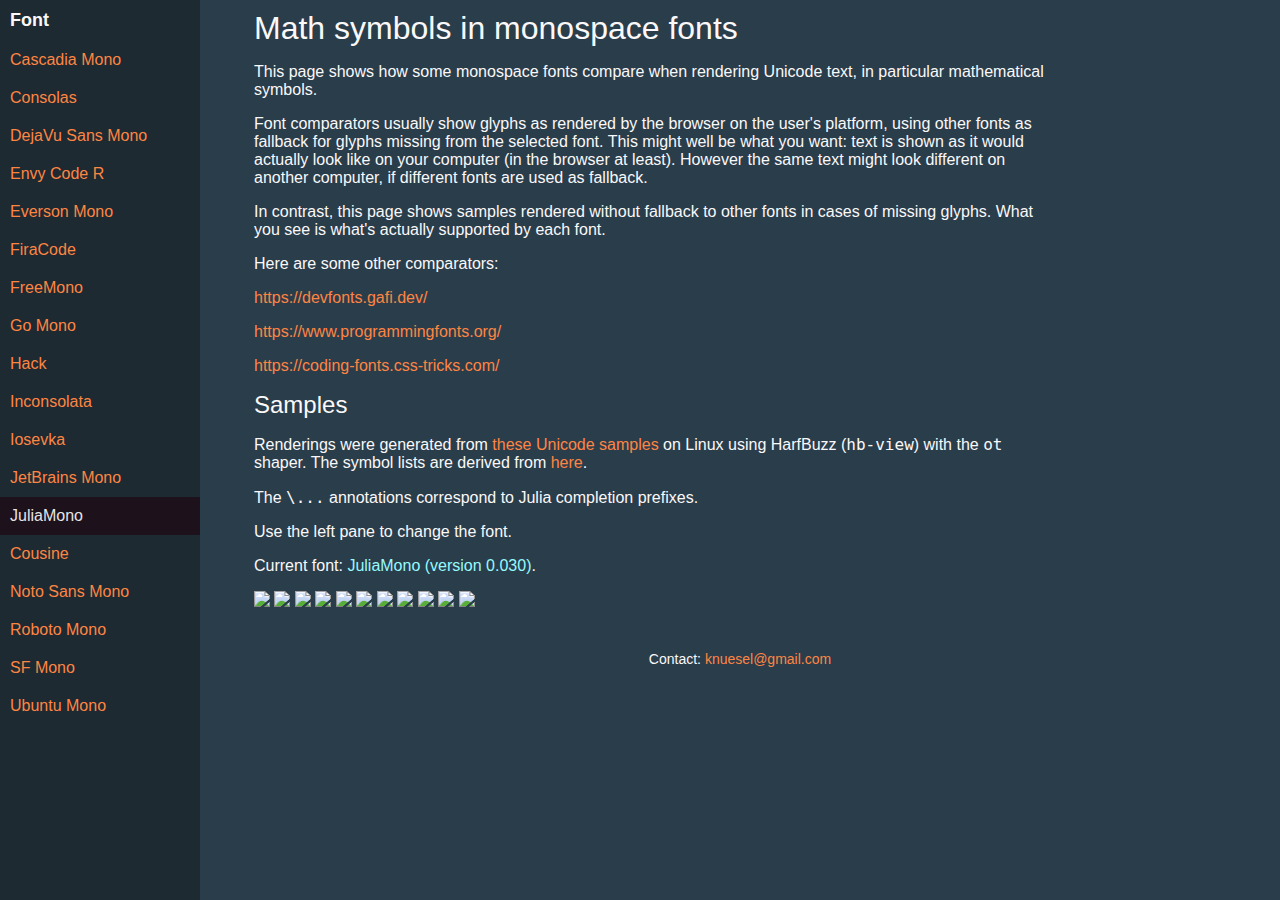
==== public/index.html @ 81948c98 "Content" ====
<!doctype html>
<html lang="en">
  <head>
    <meta charset="UTF-8">
    <meta name="viewport" content="width=device-width, initial-scale=1">
    <link rel="stylesheet" href="main.css">
    <script src="https://code.jquery.com/jquery-3.5.1.min.js"></script>
    <script type="text/javascript" src="font-data.js"></script>
    <script type="text/javascript" src="main.js"></script>
    <title>Monospace fonts for math</title>  
  </head>
  <body>
    <div class="sidenav">
      <div class="content">
        <h3>Font</h3>
        <a href="#Cascadia Mono">Cascadia Mono</a>
        <a href="#Consolas">Consolas</a>
        <a href="#DejaVu Sans Mono">DejaVu Sans Mono</a>
        <a href="#Envy Code R">Envy Code R</a>
        <a href="#Everson Mono">Everson Mono</a>
        <a href="#FiraCode">FiraCode</a>
        <a href="#FreeMono">FreeMono</a>
        <a href="#Go Mono">Go Mono</a>
        <a href="#Hack">Hack</a>
        <a href="#Inconsolata">Inconsolata</a>
        <a href="#Iosevka">Iosevka</a>
        <a href="#JetBrains Mono">JetBrains Mono</a>
        <a href="#JuliaMono">JuliaMono</a>
        <a href="#Cousine">Cousine</a>
        <a href="#Noto Sans Mono">Noto Sans Mono</a>
        <a href="#Roboto Mono">Roboto Mono</a>
        <a href="#SF Mono">SF Mono</a>
        <a href="#Ubuntu Mono">Ubuntu Mono</a>
      </div>
    </div>
    <div class="main">
      <div class="content">
        <h1>Math symbols in monospace fonts</h1>
        <p>
        This page shows how some monospace fonts compare when rendering Unicode
        text, in particular mathematical symbols.
        </p>
        <p>
        Font comparators usually show glyphs as rendered by the browser on the
        user's platform, using other fonts as fallback for glyphs missing from
        the selected font. This might well be what you want: text is shown as
        it would actually look like on your computer (in the browser at least).
        However the same text might look different on another computer, if
        different fonts are used as fallback.
        </p>
        <p>
        In contrast, this page shows samples rendered without fallback to other
        fonts in cases of missing glyphs. What you see is what's actually
        supported by each font.
        </p>
        <p>
        Here are some other comparators:
        </p>
        <p><a href="https://devfonts.gafi.dev/" class="showurl"></a></p>
        <p><a href="https://www.programmingfonts.org/" class="showurl"></a></p>
        <p><a href="https://coding-fonts.css-tricks.com/" class="showurl"></a></p>

        <h2>Samples</h2>
        <p>
        Renderings were generated from <a href="samples.jl">these Unicode
          samples</a> on Linux using HarfBuzz (<code>hb-view</code>) with the
        <code>ot</code> shaper. The symbol lists are derived from <a
          href="https://en.wikipedia.org/wiki/Mathematical_operators_and_symbols_in_Unicode">here</a>.
        </p>
        <p>
        The <code>\...</code> annotations correspond to Julia completion
        prefixes.
        </p>
        <p>Use the left pane to change the font.</p>
        <p>
        Current font: <span id="current_font"><span id="font_name"></span>
          (version <span id="font_version"></span>)</span>.
        </p>
        <img src="samples/14/Linux/ot/svg/JuliaMono/01.svg"/>
        <img src="samples/14/Linux/ot/svg/JuliaMono/02.svg"/>
        <img src="samples/14/Linux/ot/svg/JuliaMono/03.svg"/>
        <img src="samples/14/Linux/ot/svg/JuliaMono/04.svg"/>
        <img src="samples/14/Linux/ot/svg/JuliaMono/05.svg"/>
        <img src="samples/14/Linux/ot/svg/JuliaMono/06.svg"/>
        <img src="samples/14/Linux/ot/svg/JuliaMono/07.svg"/>
        <img src="samples/14/Linux/ot/svg/JuliaMono/08.svg"/>
        <img src="samples/14/Linux/ot/svg/JuliaMono/09.svg"/>
        <img src="samples/14/Linux/ot/svg/JuliaMono/10.svg"/>
        <img src="samples/14/Linux/ot/svg/JuliaMono/11.svg"/>
      </div>
      <p class="footer">Contact: <a href="mailto:knuesel@gmail.com">knuesel@gmail.com</a></p>
    </div>
  </body>
</html>
---- public/main.css ----
body {
  font-family: Verdana, sans-serif;
  margin: 0;
  color: #faf8f9;
  background: #2a3d4b;
}

h1, h2, h3 {
  font-weight: normal;
  margin: 0;
}

li {
  margin: 8px 0;
}

a {
  text-decoration: none;
  color: #ff8543;
}

a.showurl::after {
  content: attr(href);
}

span#current_font {
  color: #96fafd;
}

p.footer {
  text-align: center;
  font-size: 14px;
  margin-top: 30px;
}

.sidenav {
  width: 200px;
  position: fixed;
  z-index: 1;
  left: 0;
  top: 0;
  bottom: 0;
  background: #1d2a31;
  overflow-x: hidden;
}

.sidenav .content {
  padding: 0px;
}

.sidenav h2 {
  padding: 20 px;
}

.sidenav h3 {
  padding: 10px;
  font-size: 18px;
  font-weight: bold;
}

.sidenav a {
  padding: 10px;
  font-size: 16px;
  display: block;
}

.sidenav a.active {
  background-color: #1d111c;
  color: #e6e4e5;
}

.sidenav a:hover {
  color: #faf8f9;
}

body {
  overflow-x: hidden;
}

.main {
  margin-left: 200px;
  font-size: 16px;
  overflow-x: auto;
}

.main .content {
  max-width: 800px;
  padding: 10px min(60px,5%);
}

@media screen and (max-width: 639px) {
  .sidenav {
    width: auto;
    left: 0;
    right: 0;
    top: 0;
    bottom: auto;
    overflow-x: auto;
    white-space: nowrap;
  }
  .sidenav .content h3 {
    display: inline-block;
  }
  .sidenav a {
    display: inline-block;
    padding: 15px 10px;
  }
  .main {
    margin-left: 0;
    margin-top: 50px;
    font-size: 14px;
  }
  .sidenav h3 {
    font-size: 16px;
  }
  .sidenav a {
    font-size: 14px;
  }
  p.footer {
    font-size: 12px;
    margin-top: 20px;
  }
}
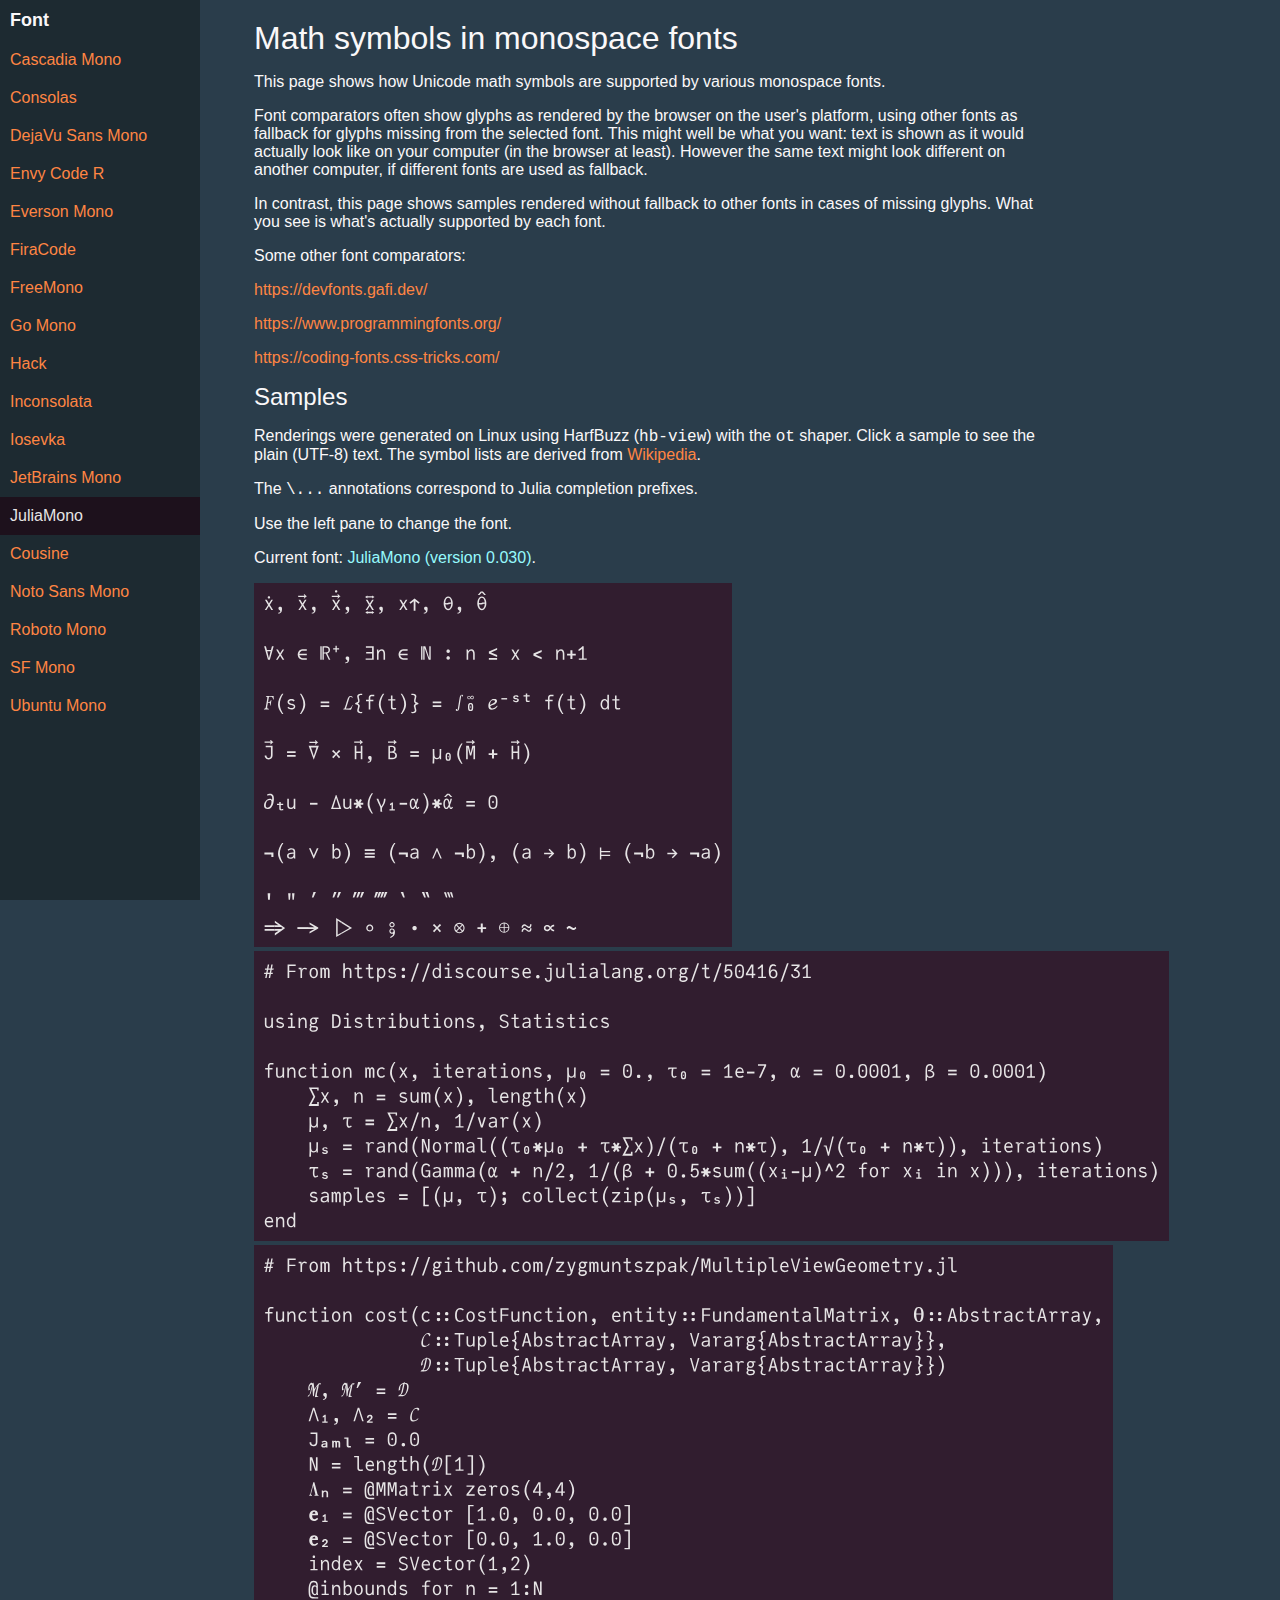
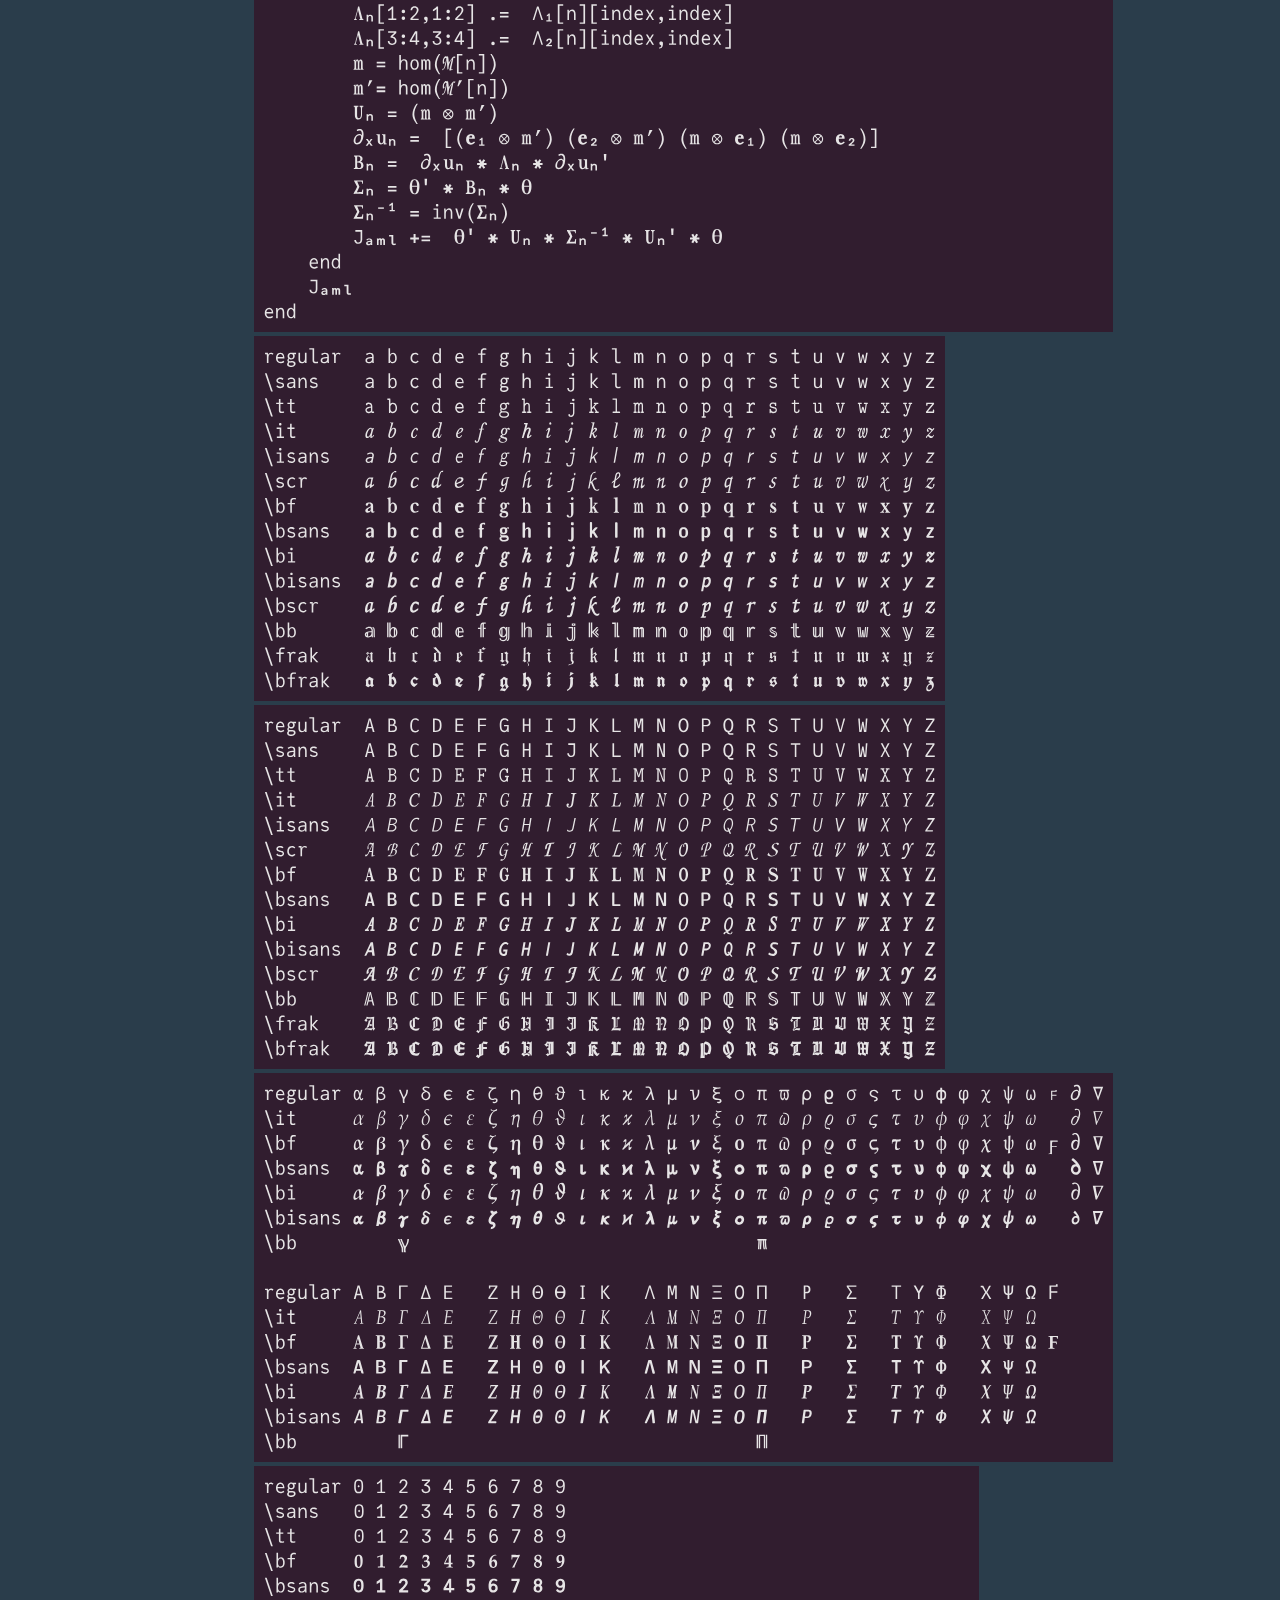
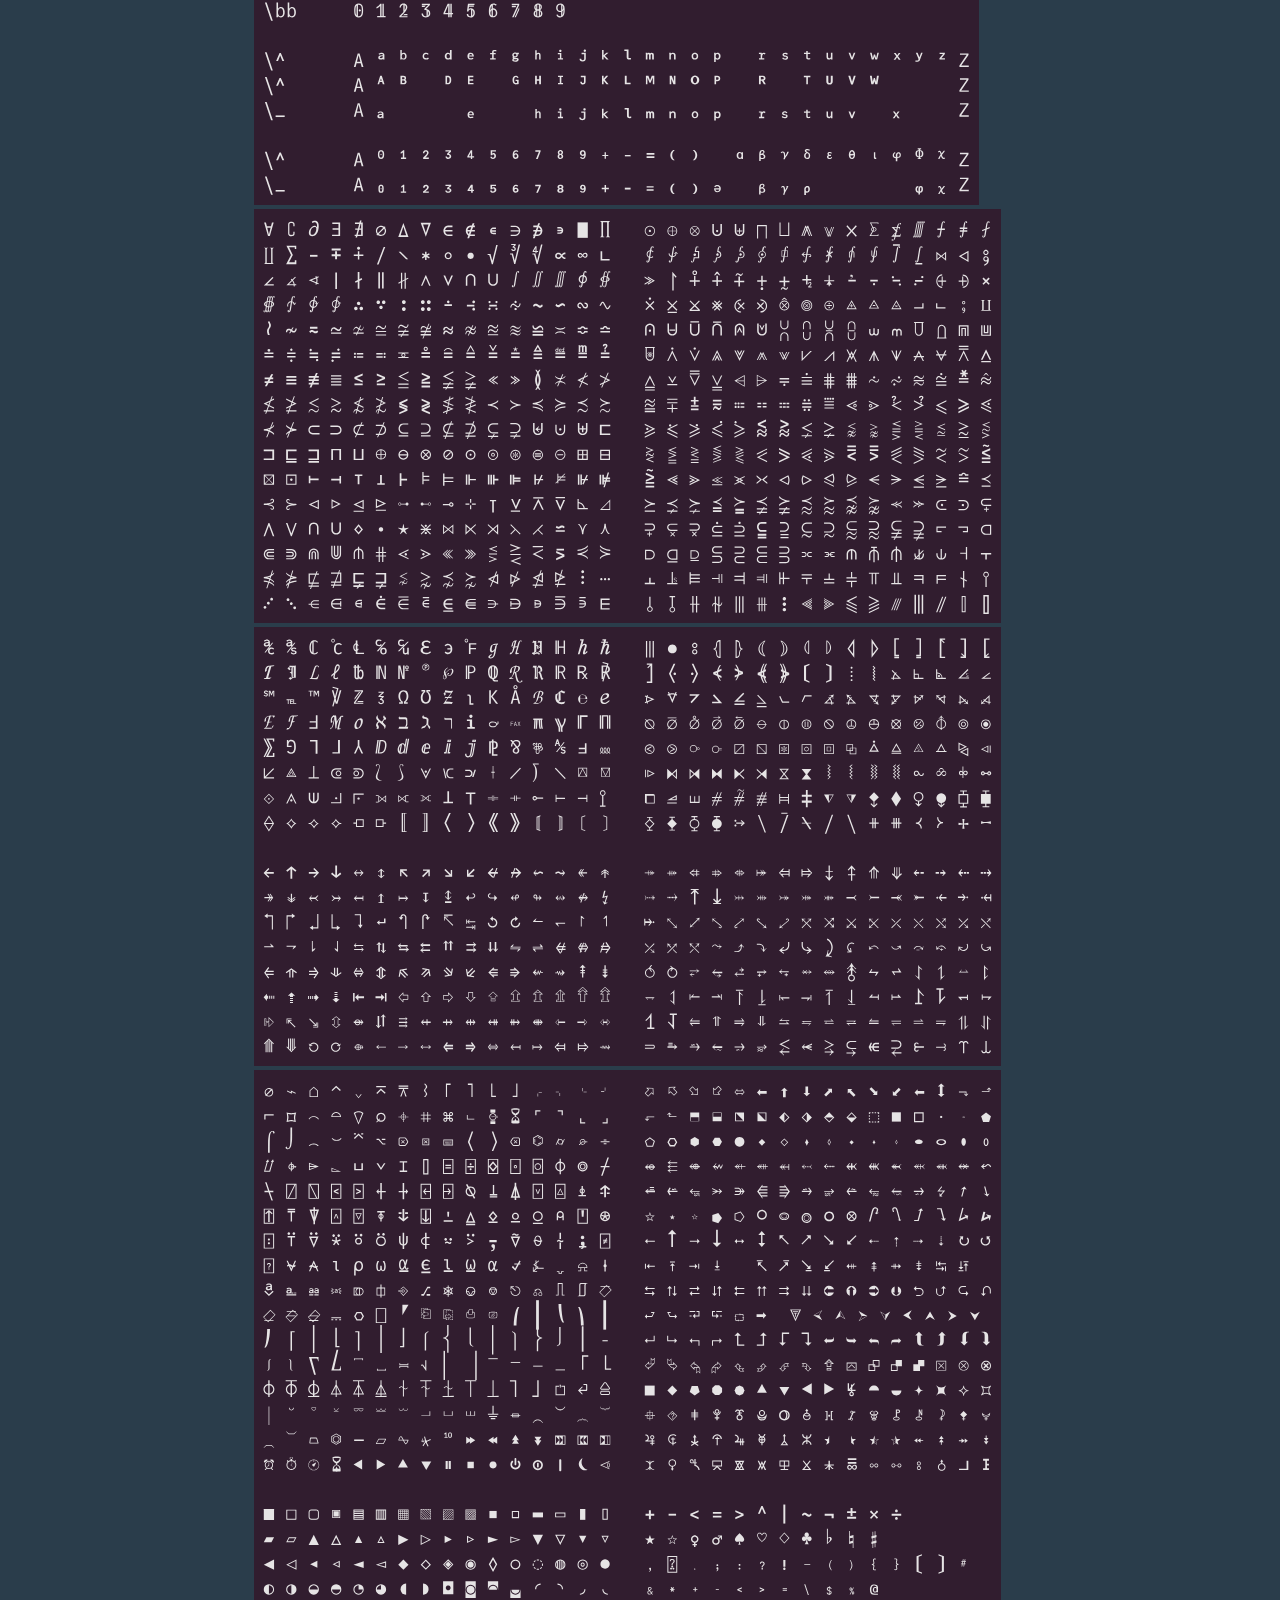
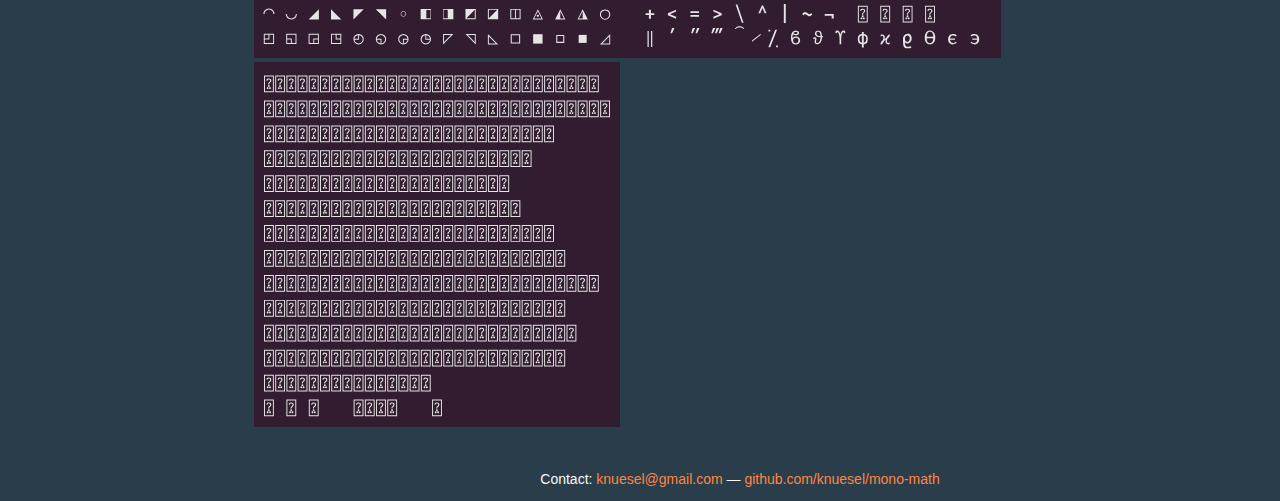
==== commit 98b06909: "Small rewording" ====
--- a/public/index.html
+++ b/public/index.html
@@ -37,11 +37,11 @@
       <div class="content">
         <h1>Math symbols in monospace fonts</h1>
         <p>
-        This page shows how some monospace fonts compare when rendering Unicode
-        text, in particular mathematical symbols.
+        This page shows how Unicode math symbols are supported by various
+        monospace fonts.
         </p>
         <p>
-        Font comparators usually show glyphs as rendered by the browser on the
+        Font comparators often show glyphs as rendered by the browser on the
         user's platform, using other fonts as fallback for glyphs missing from
         the selected font. This might well be what you want: text is shown as
         it would actually look like on your computer (in the browser at least).
@@ -54,7 +54,7 @@
         supported by each font.
         </p>
         <p>
-        Here are some other comparators:
+        Some other font comparators:
         </p>
         <p><a href="https://devfonts.gafi.dev/" class="showurl"></a></p>
         <p><a href="https://www.programmingfonts.org/" class="showurl"></a></p>
@@ -62,10 +62,10 @@
 
         <h2>Samples</h2>
         <p>
-        Renderings were generated from <a href="samples.jl">these Unicode
-          samples</a> on Linux using HarfBuzz (<code>hb-view</code>) with the
-        <code>ot</code> shaper. The symbol lists are derived from <a
-          href="https://en.wikipedia.org/wiki/Mathematical_operators_and_symbols_in_Unicode">here</a>.
+        Renderings were generated on Linux using HarfBuzz
+        (<code>hb-view</code>) with the <code>ot</code> shaper. Click a sample
+        to see the plain (UTF-8) text. The symbol lists are derived from <a
+          href="https://en.wikipedia.org/wiki/Mathematical_operators_and_symbols_in_Unicode">Wikipedia</a>.
         </p>
         <p>
         The <code>\...</code> annotations correspond to Julia completion
@@ -76,19 +76,22 @@
         Current font: <span id="current_font"><span id="font_name"></span>
           (version <span id="font_version"></span>)</span>.
         </p>
-        <img src="samples/14/Linux/ot/svg/JuliaMono/01.svg"/>
-        <img src="samples/14/Linux/ot/svg/JuliaMono/02.svg"/>
-        <img src="samples/14/Linux/ot/svg/JuliaMono/03.svg"/>
-        <img src="samples/14/Linux/ot/svg/JuliaMono/04.svg"/>
-        <img src="samples/14/Linux/ot/svg/JuliaMono/05.svg"/>
-        <img src="samples/14/Linux/ot/svg/JuliaMono/06.svg"/>
-        <img src="samples/14/Linux/ot/svg/JuliaMono/07.svg"/>
-        <img src="samples/14/Linux/ot/svg/JuliaMono/08.svg"/>
-        <img src="samples/14/Linux/ot/svg/JuliaMono/09.svg"/>
-        <img src="samples/14/Linux/ot/svg/JuliaMono/10.svg"/>
-        <img src="samples/14/Linux/ot/svg/JuliaMono/11.svg"/>
+        <a href="samples/01.txt"><img title="Various math formulas, primes and common Julia operators" alt="Various math formulas, primes and common Julia operators" src="samples/14/Linux/ot/svg/JuliaMono/01.svg"/></a>
+        <a href="samples/02.txt"><img title="Julia code for a Gibbs sampler" alt="Julia code for a Gibbs sampler" src="samples/14/Linux/ot/svg/JuliaMono/02.svg"/></a>
+        <a href="samples/03.txt"><img title="Julia code making heavy use of Unicode characters" alt="Julia code making heavy use of Unicode characters" src="samples/14/Linux/ot/svg/JuliaMono/03.svg"/></a>
+        <a href="samples/04.txt"><img title="Lowercase letters" alt="Lowercase letters" src="samples/14/Linux/ot/svg/JuliaMono/04.svg"/></a>
+        <a href="samples/05.txt"><img title="Uppercase letters" alt="Uppercase letters" src="samples/14/Linux/ot/svg/JuliaMono/05.svg"/></a>
+        <a href="samples/06.txt"><img title="Greek letters" alt="Greek letters" src="samples/14/Linux/ot/svg/JuliaMono/06.svg"/></a>
+        <a href="samples/07.txt"><img title="Digits, superscripts and subscripts" alt="Digits, superscripts and subscripts" src="samples/14/Linux/ot/svg/JuliaMono/07.svg"/></a>
+        <a href="samples/08.txt"><img title="Operators" alt="Operators" src="samples/14/Linux/ot/svg/JuliaMono/08.svg"/></a>
+        <a href="samples/09.txt"><img title="Letterlike and miscellanous symbols, arrows" alt="Letterlike and miscellanous symbols, arrows" src="samples/14/Linux/ot/svg/JuliaMono/09.svg"/></a>
+        <a href="samples/10.txt"><img title="Miscellanous technical symbols, miscellanous symbols and arrows, geometric shapes, other symbols" alt="Miscellanous technical symbols, miscellanous symbols and arrows, geometric shapes, other symbols" src="samples/14/Linux/ot/svg/JuliaMono/10.svg"/></a>
+        <a href="samples/11.txt"><img title="Arabic mathematical symbols" alt="Arabic mathematical symbols" src="samples/14/Linux/ot/svg/JuliaMono/11.svg"/></a>
       </div>
-      <p class="footer">Contact: <a href="mailto:knuesel@gmail.com">knuesel@gmail.com</a></p>
+      <p class="footer">
+      Contact: <a href="mailto:knuesel@gmail.com">knuesel@gmail.com</a> —
+      <a href="https://github.com/knuesel/mono-math/">github.com/knuesel/mono-math</a>
+      </p>
     </div>
   </body>
 </html>
--- a/public/main.css
+++ b/public/main.css
@@ -78,6 +78,7 @@
 }
 
 .main {
+  margin-top: 10px;
   margin-left: 200px;
   font-size: 16px;
   overflow-x: auto;
@@ -107,7 +108,7 @@
   }
   .main {
     margin-left: 0;
-    margin-top: 50px;
+    margin-top: 55px;
     font-size: 14px;
   }
   .sidenav h3 {
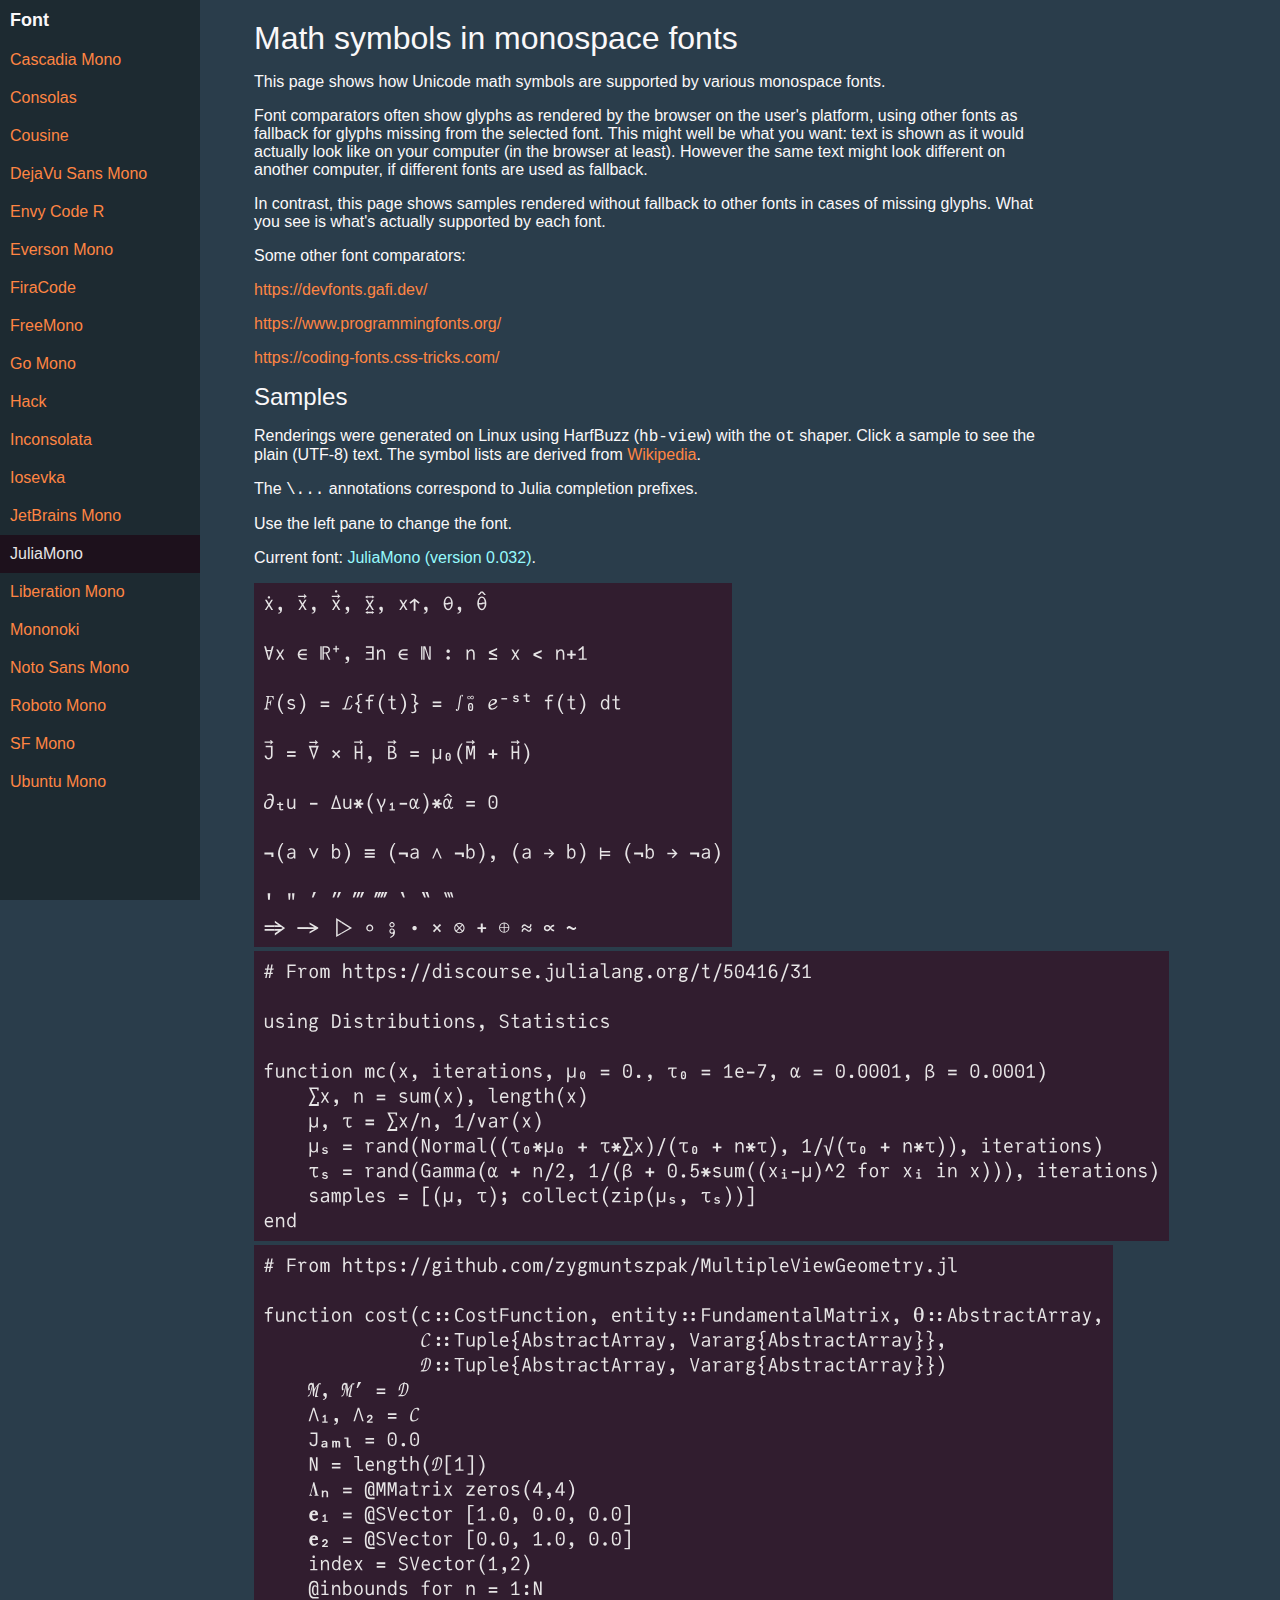
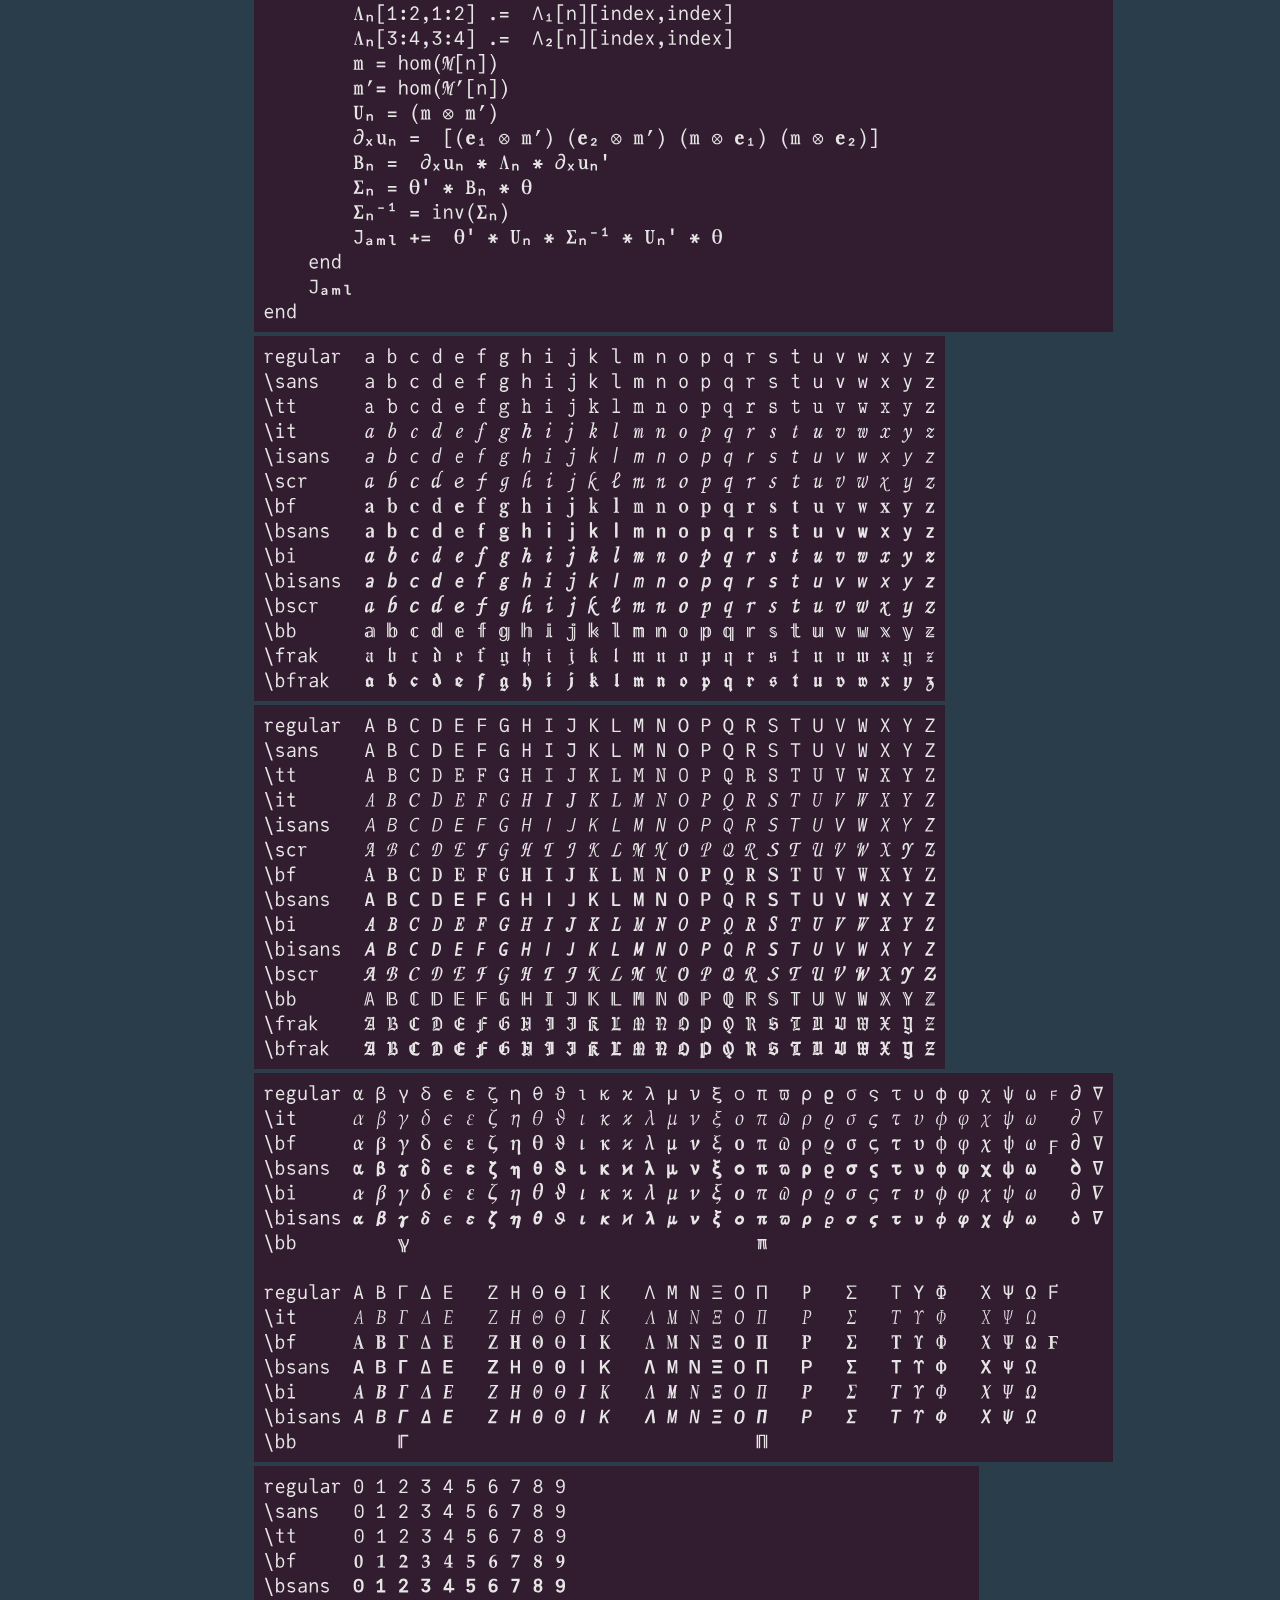
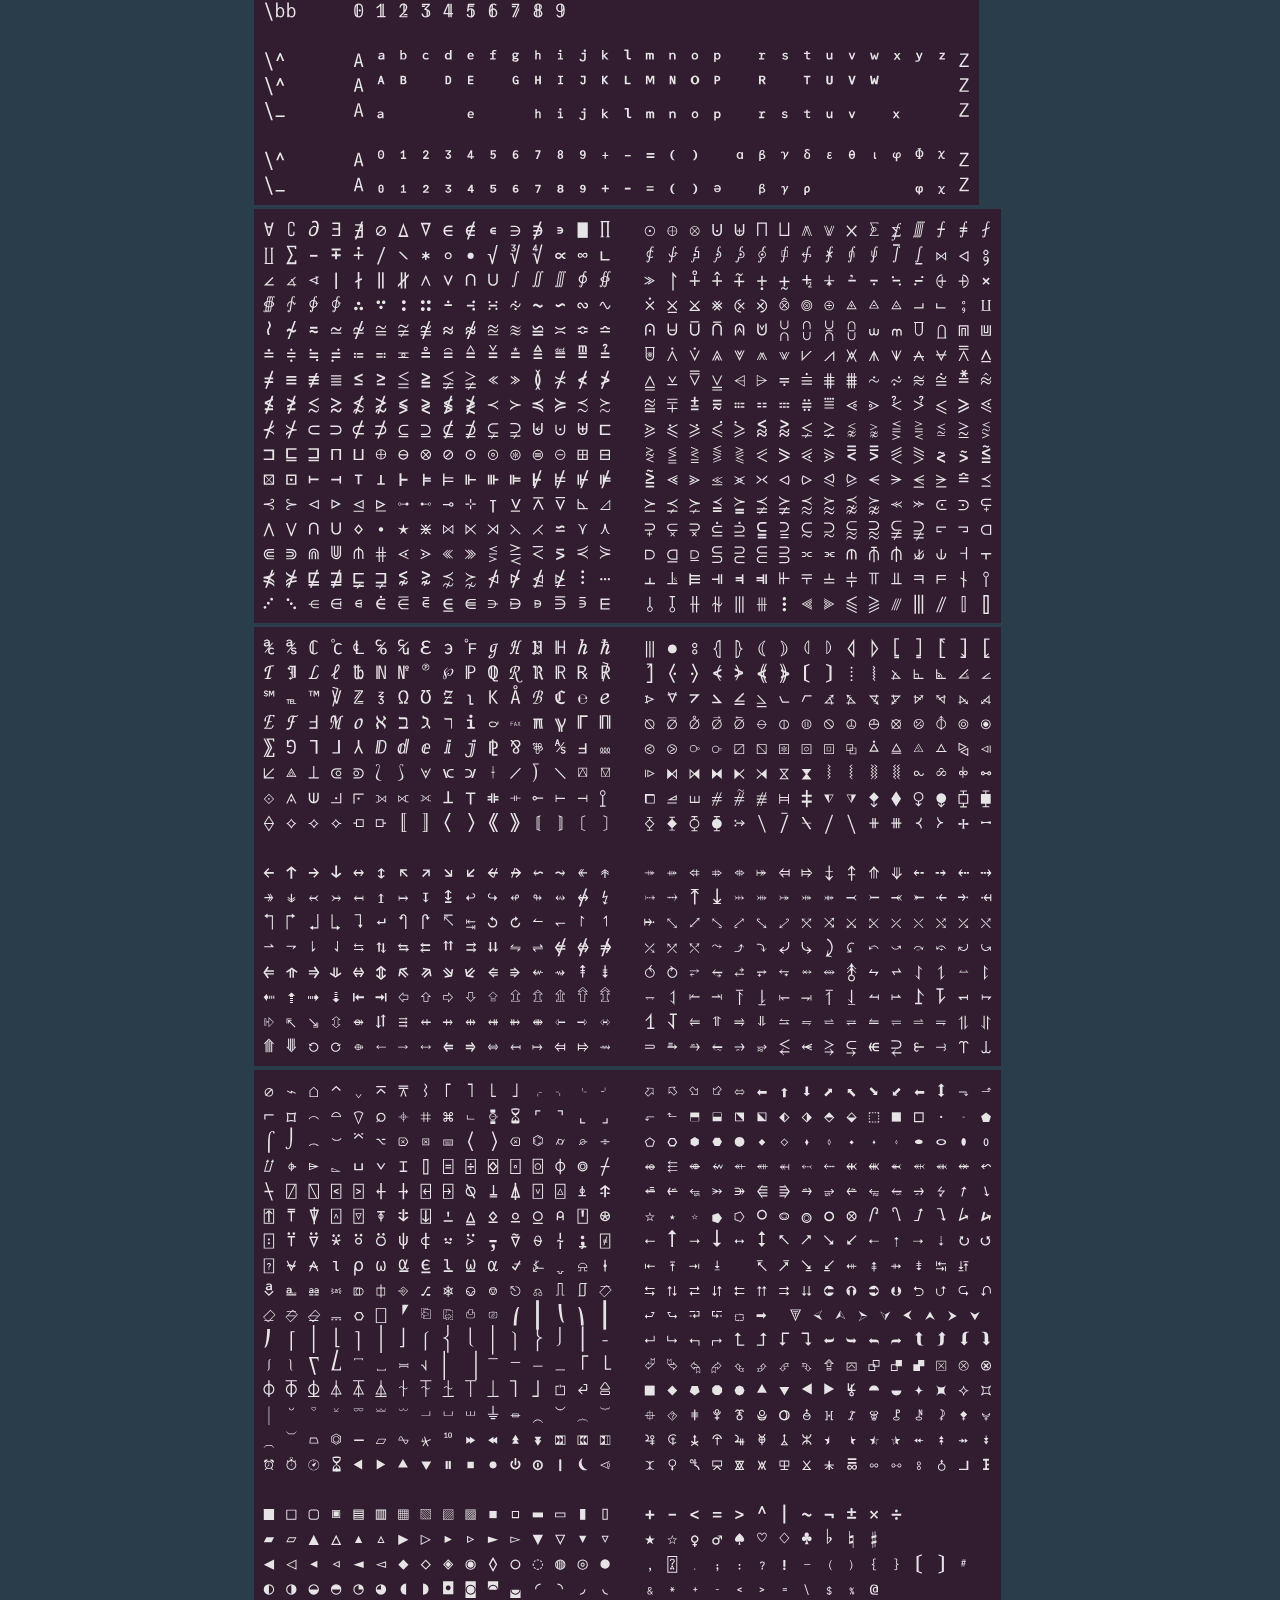
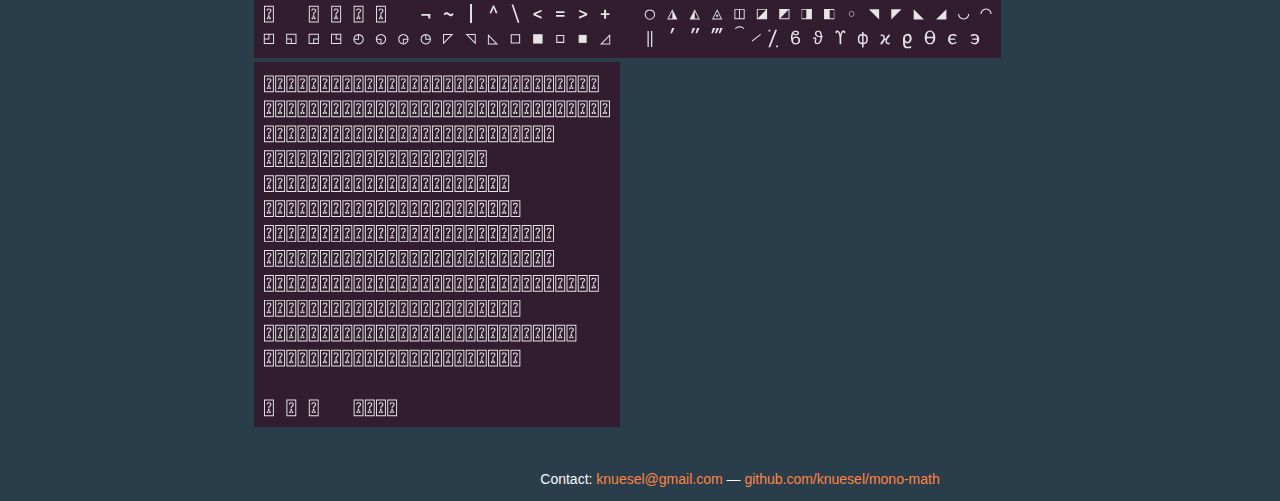
==== commit c09e6a23: "Add Liberation Mono" ====
--- a/public/index.html
+++ b/public/index.html
@@ -15,6 +15,7 @@
         <h3>Font</h3>
         <a href="#Cascadia Mono">Cascadia Mono</a>
         <a href="#Consolas">Consolas</a>
+        <a href="#Cousine">Cousine</a>
         <a href="#DejaVu Sans Mono">DejaVu Sans Mono</a>
         <a href="#Envy Code R">Envy Code R</a>
         <a href="#Everson Mono">Everson Mono</a>
@@ -26,7 +27,8 @@
         <a href="#Iosevka">Iosevka</a>
         <a href="#JetBrains Mono">JetBrains Mono</a>
         <a href="#JuliaMono">JuliaMono</a>
-        <a href="#Cousine">Cousine</a>
+        <a href="#Liberation Mono">Liberation Mono</a>
+        <a href="#Mononoki">Mononoki</a>
         <a href="#Noto Sans Mono">Noto Sans Mono</a>
         <a href="#Roboto Mono">Roboto Mono</a>
         <a href="#SF Mono">SF Mono</a>
--- a/public/main.css
+++ b/public/main.css
@@ -1,5 +1,5 @@
 body {
-  font-family: Verdana, sans-serif;
+  font-family: BlinkMacSystemFont,-apple-system,"Segoe UI","Roboto","Oxygen","Ubuntu","Cantarell","Fira Sans","Droid Sans","Helvetica Neue",sans-serif;
   margin: 0;
   color: #faf8f9;
   background: #2a3d4b;
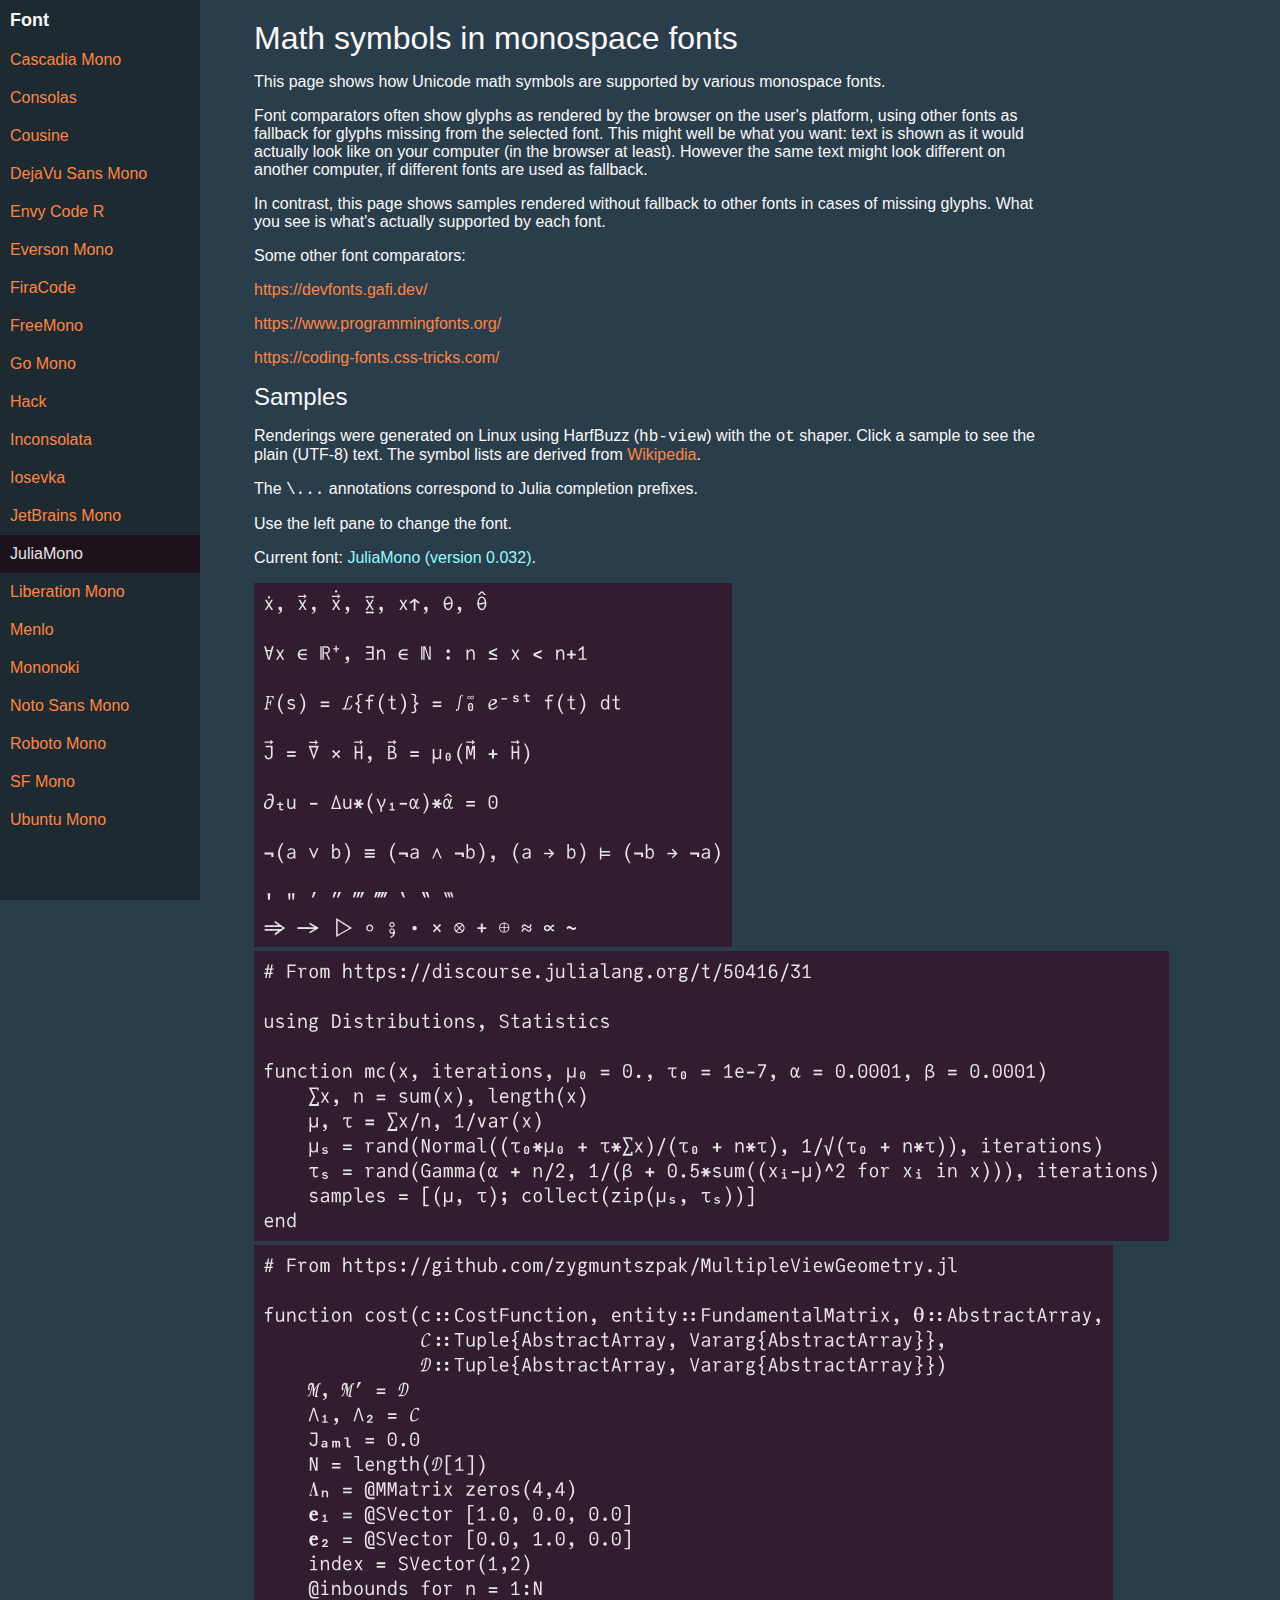
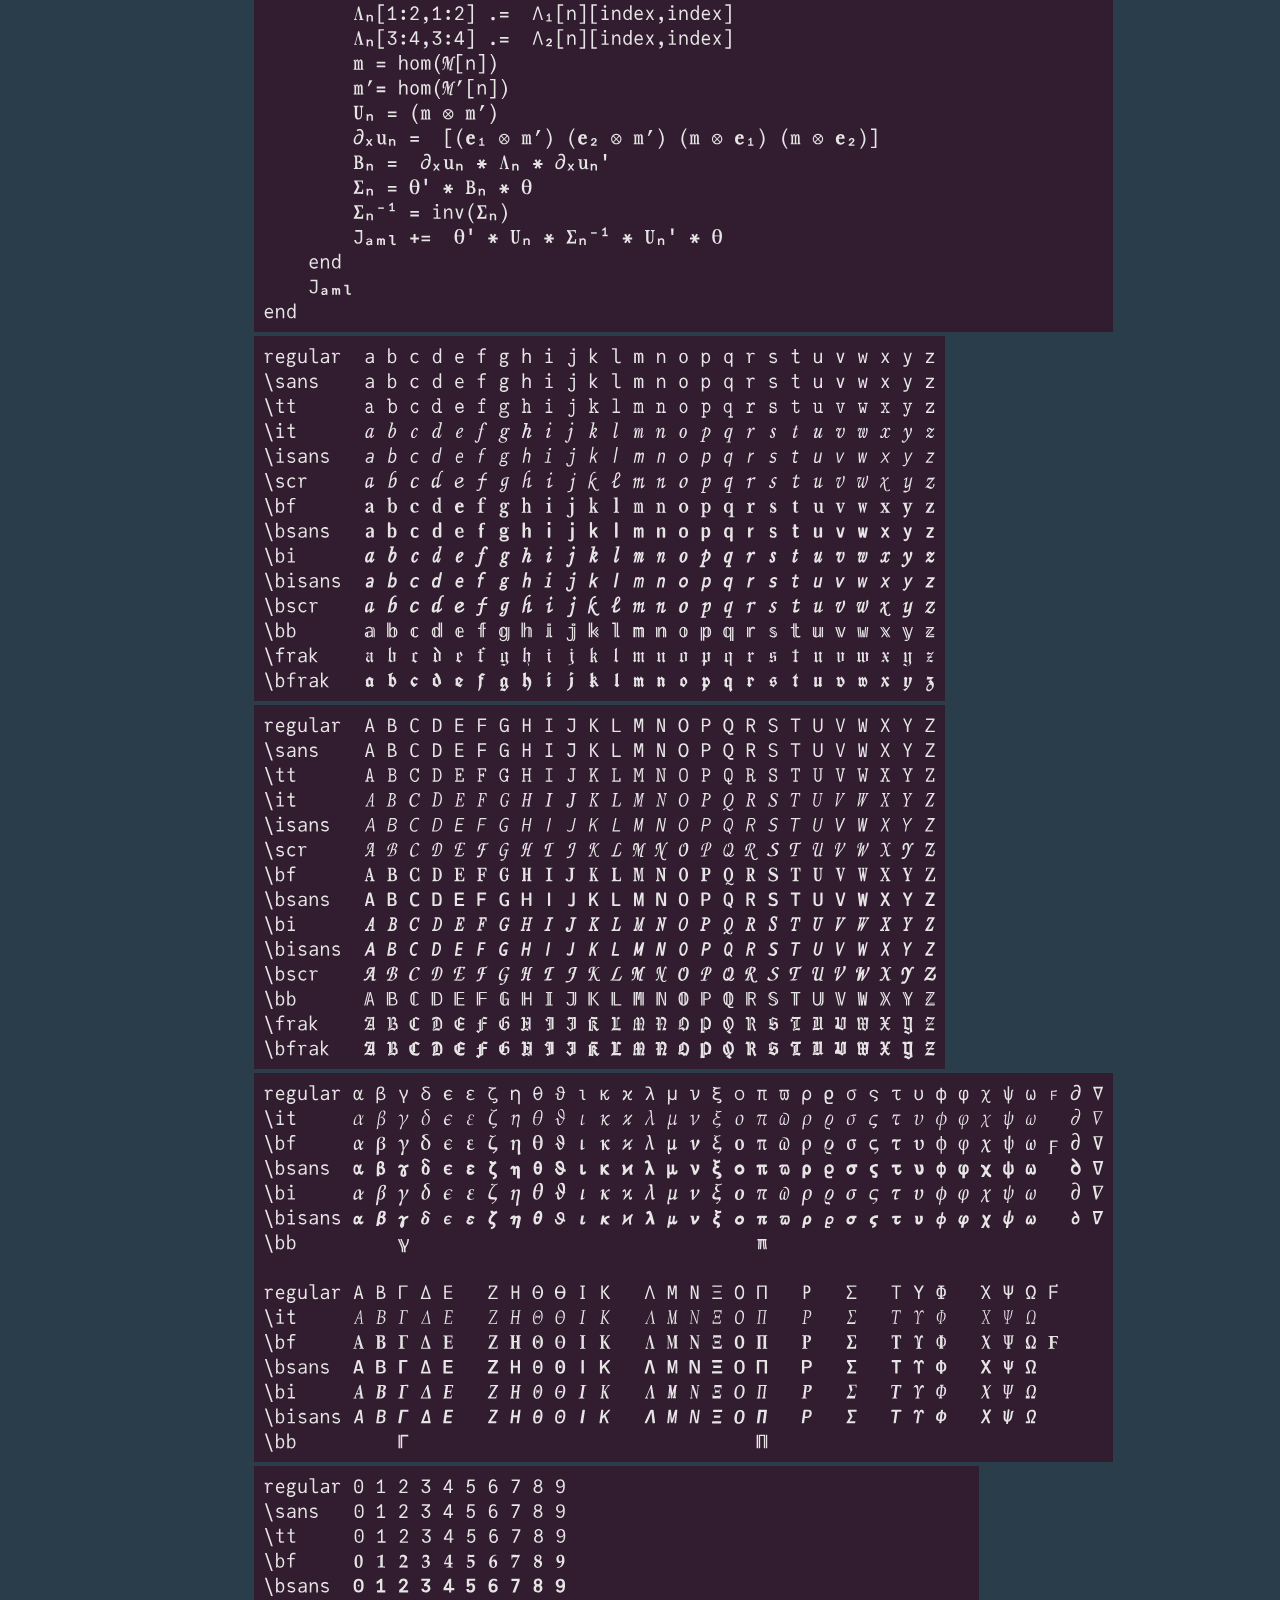
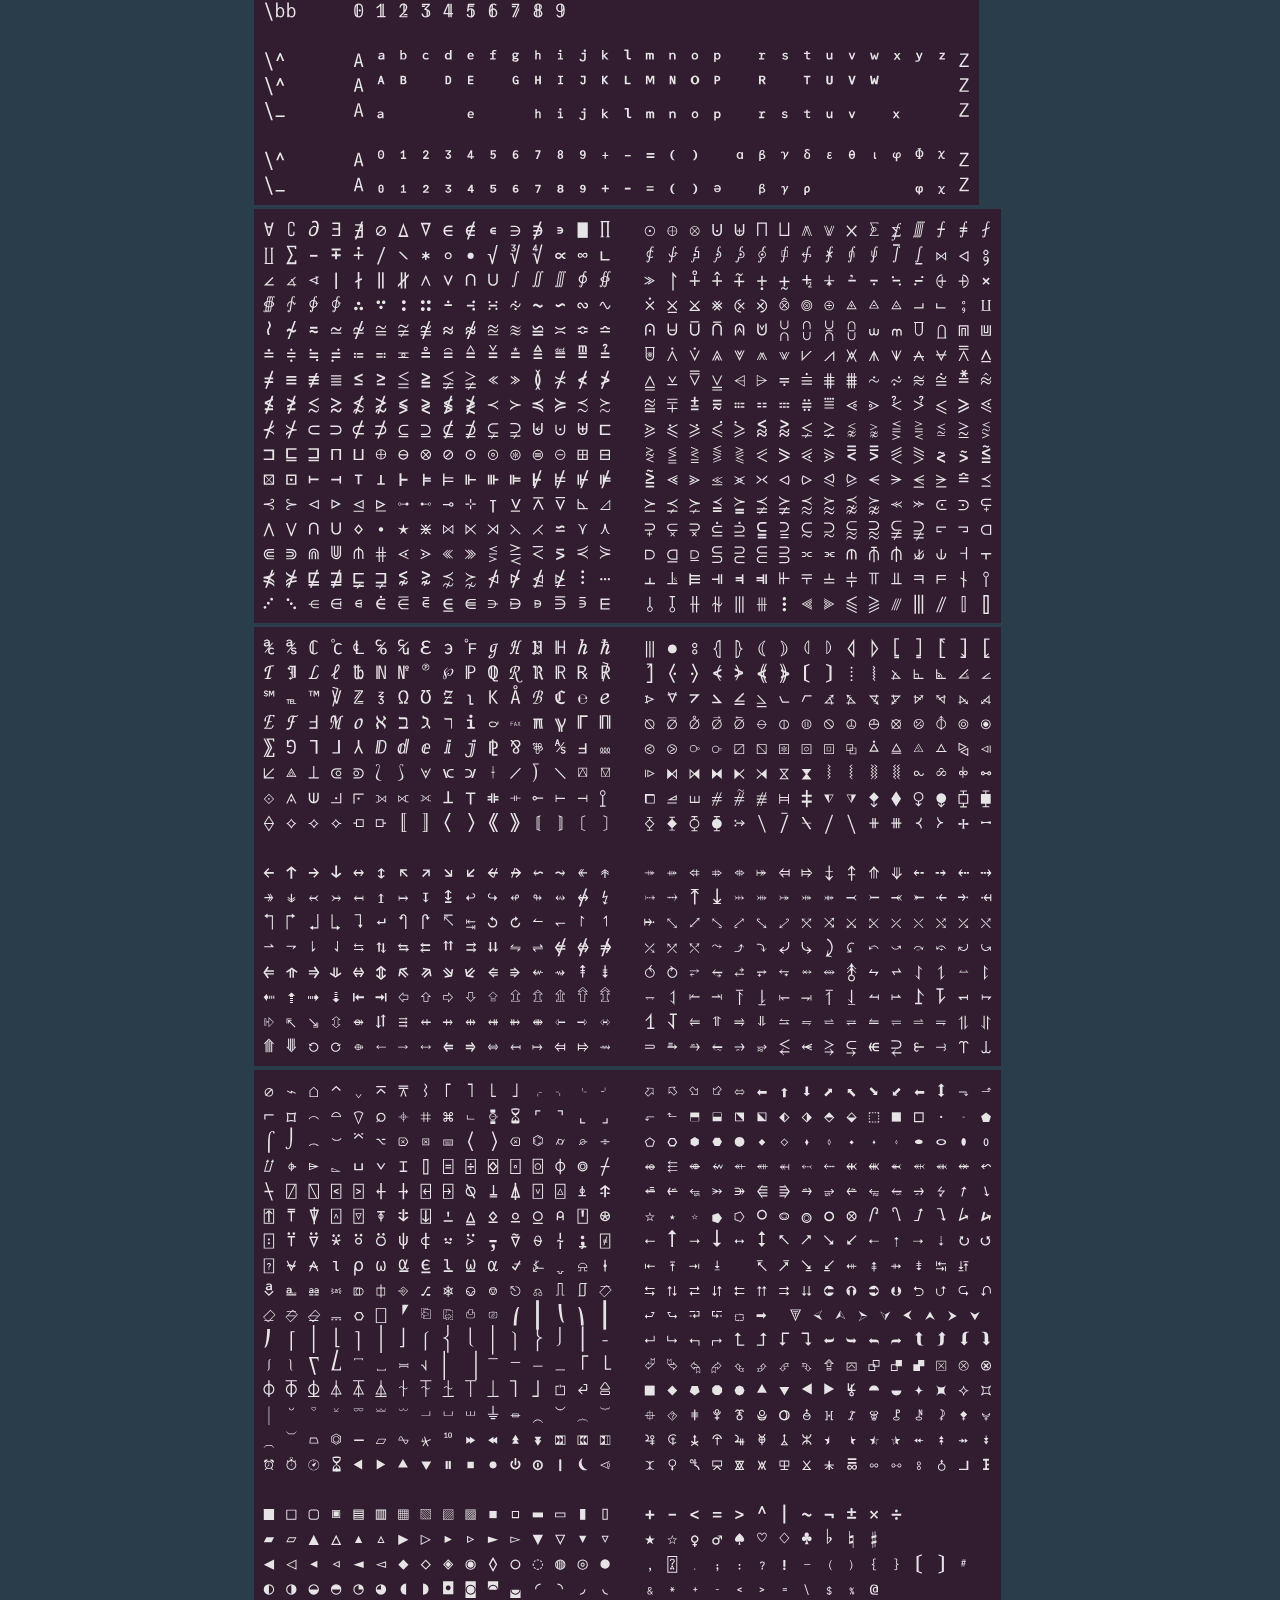
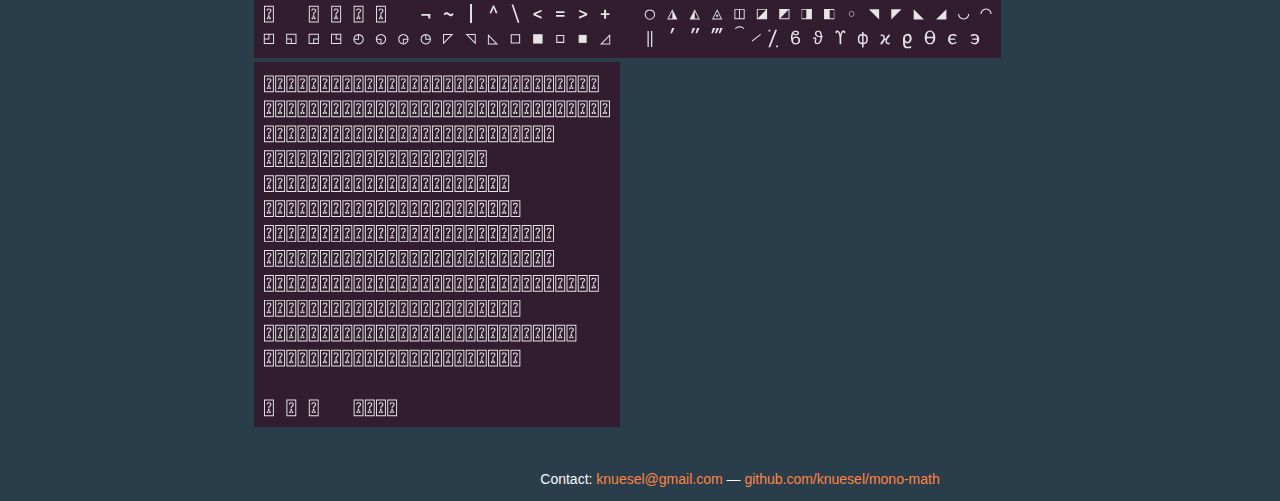
==== commit 673441fb: "Add Menlo" ====
--- a/public/index.html
+++ b/public/index.html
@@ -28,6 +28,7 @@
         <a href="#JetBrains Mono">JetBrains Mono</a>
         <a href="#JuliaMono">JuliaMono</a>
         <a href="#Liberation Mono">Liberation Mono</a>
+        <a href="#Menlo">Menlo</a>
         <a href="#Mononoki">Mononoki</a>
         <a href="#Noto Sans Mono">Noto Sans Mono</a>
         <a href="#Roboto Mono">Roboto Mono</a>
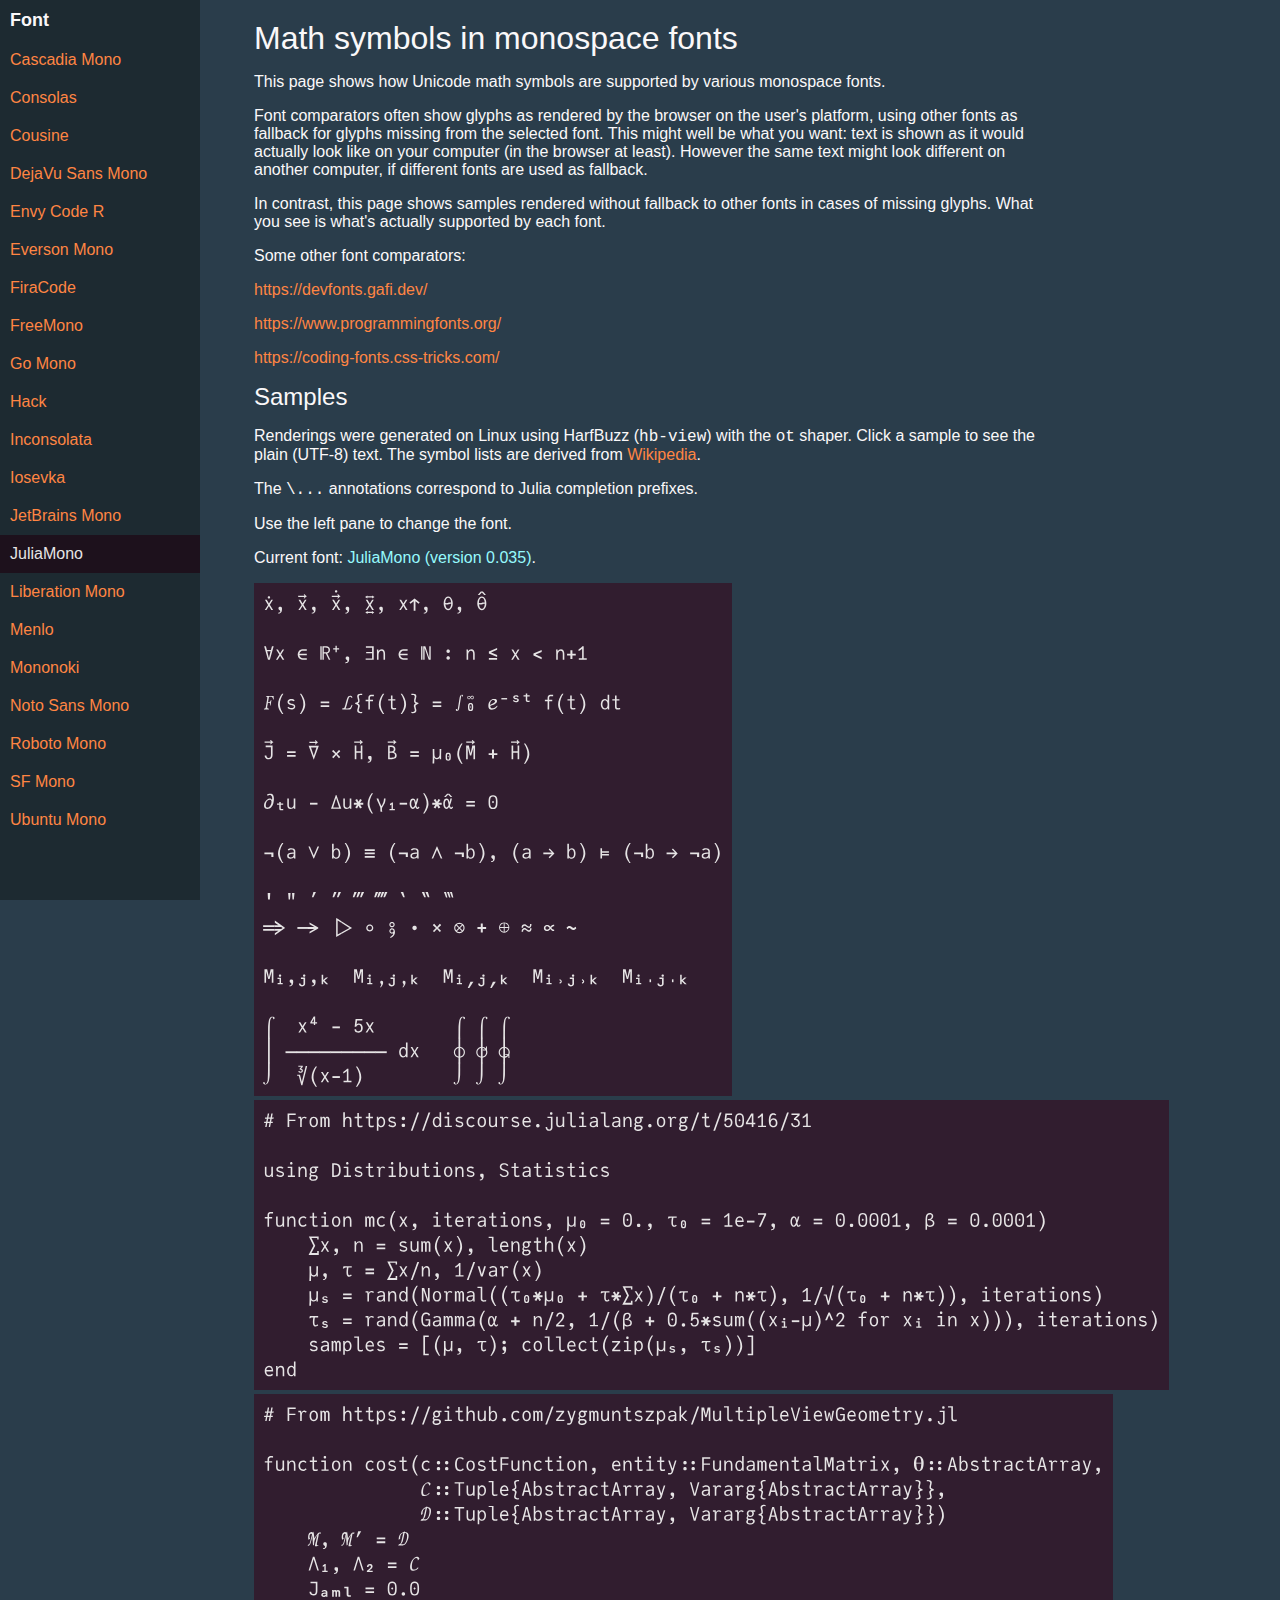
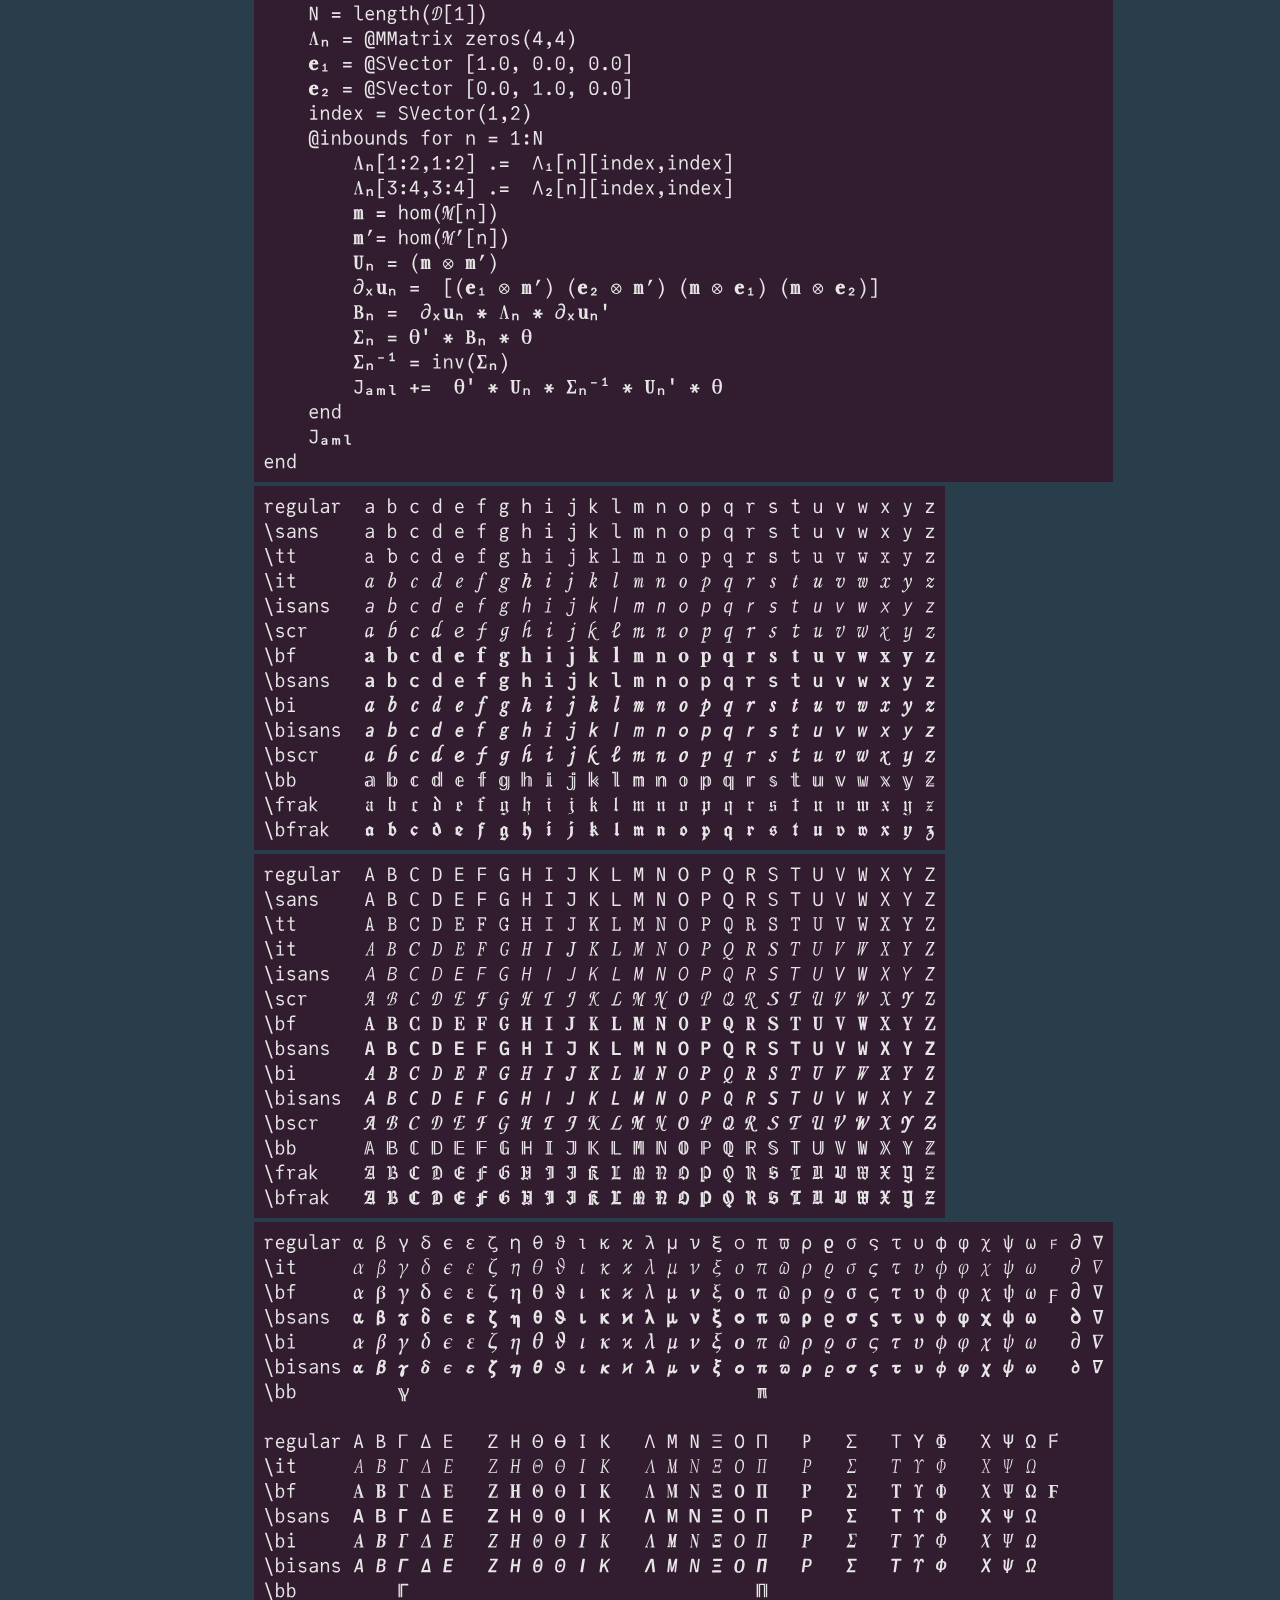
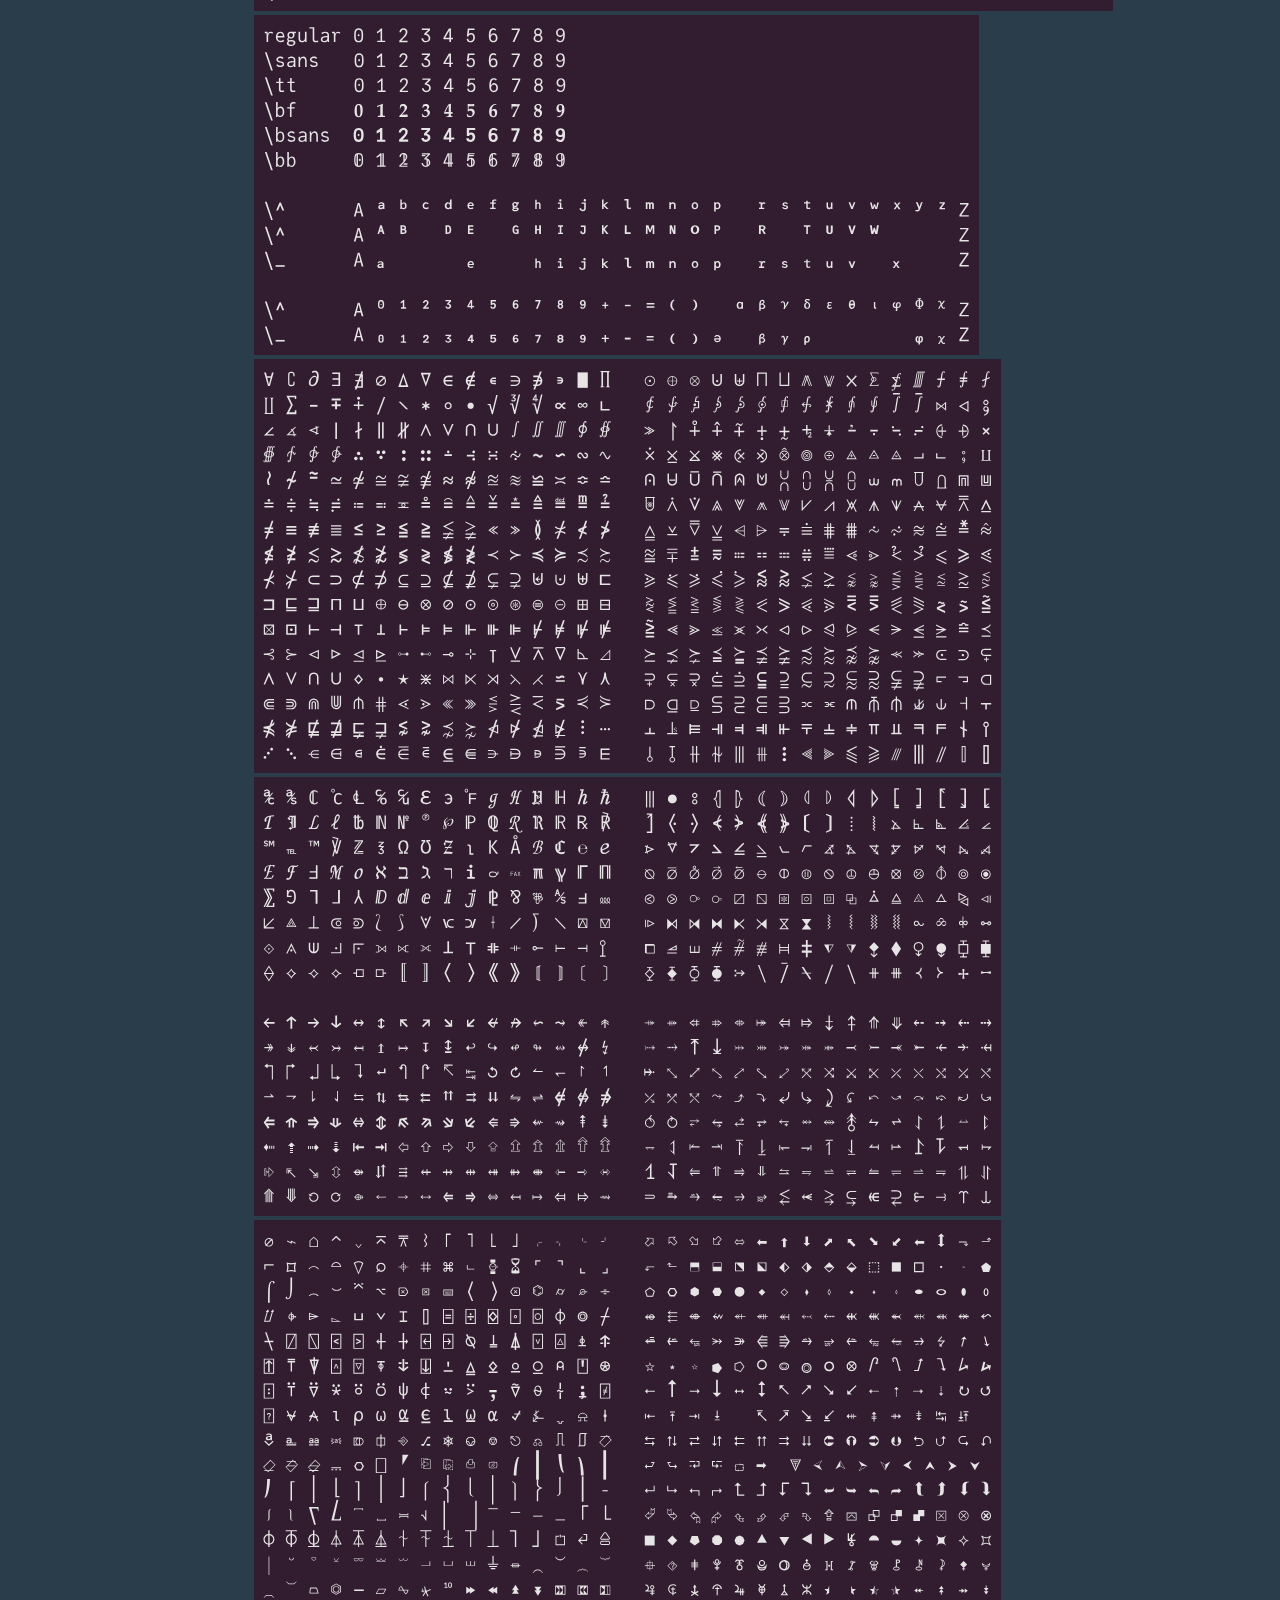
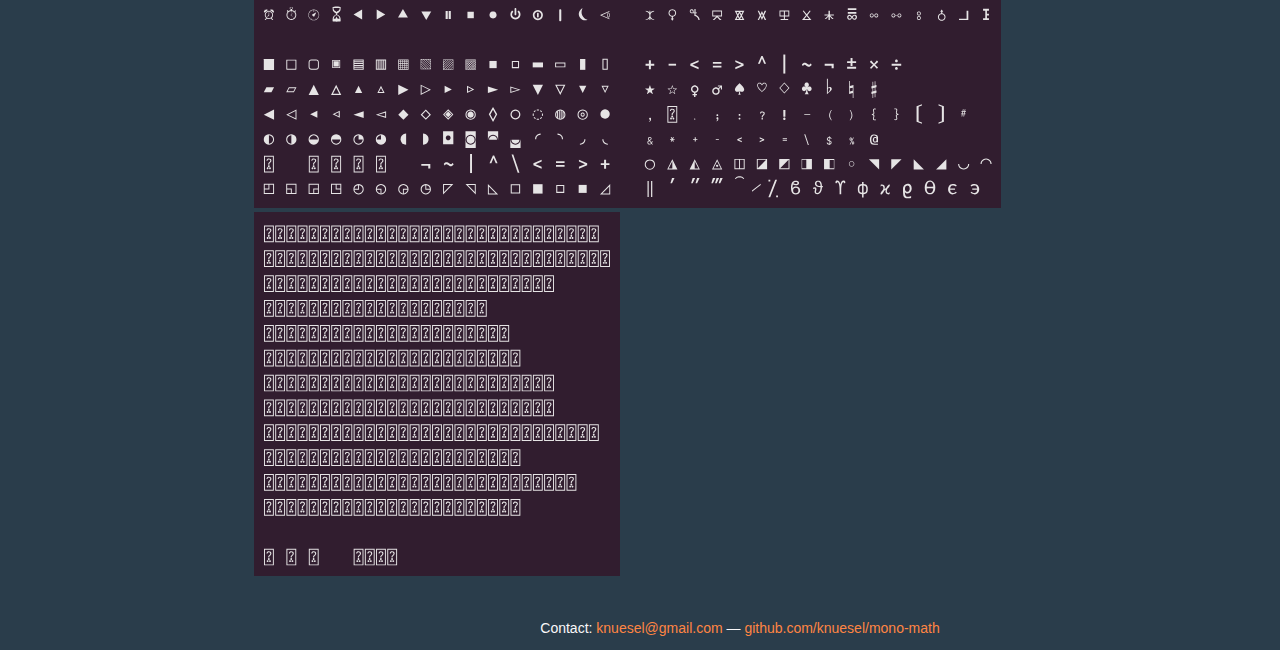
==== commit 6e2ba519: "JuliaMono 0.035" ====
--- a/public/index.html
+++ b/public/index.html
@@ -98,4 +98,3 @@
     </div>
   </body>
 </html>
-
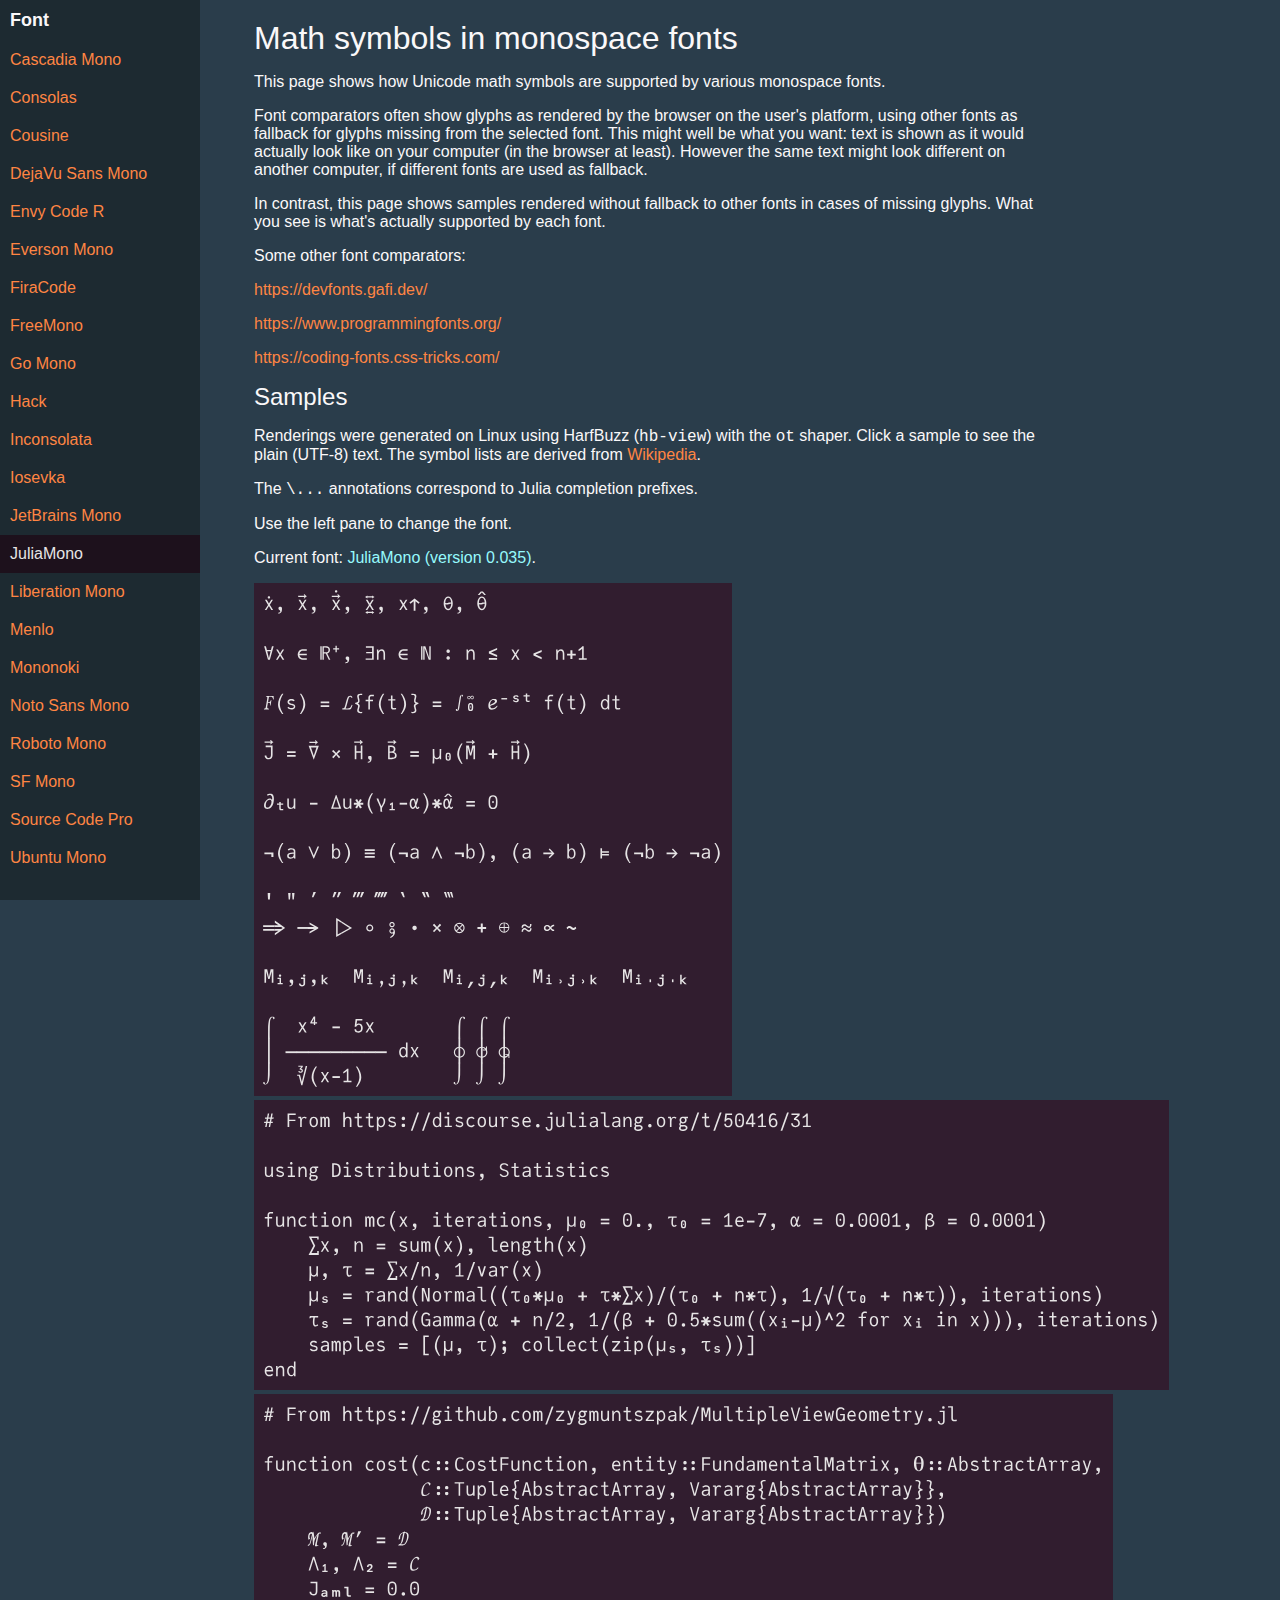
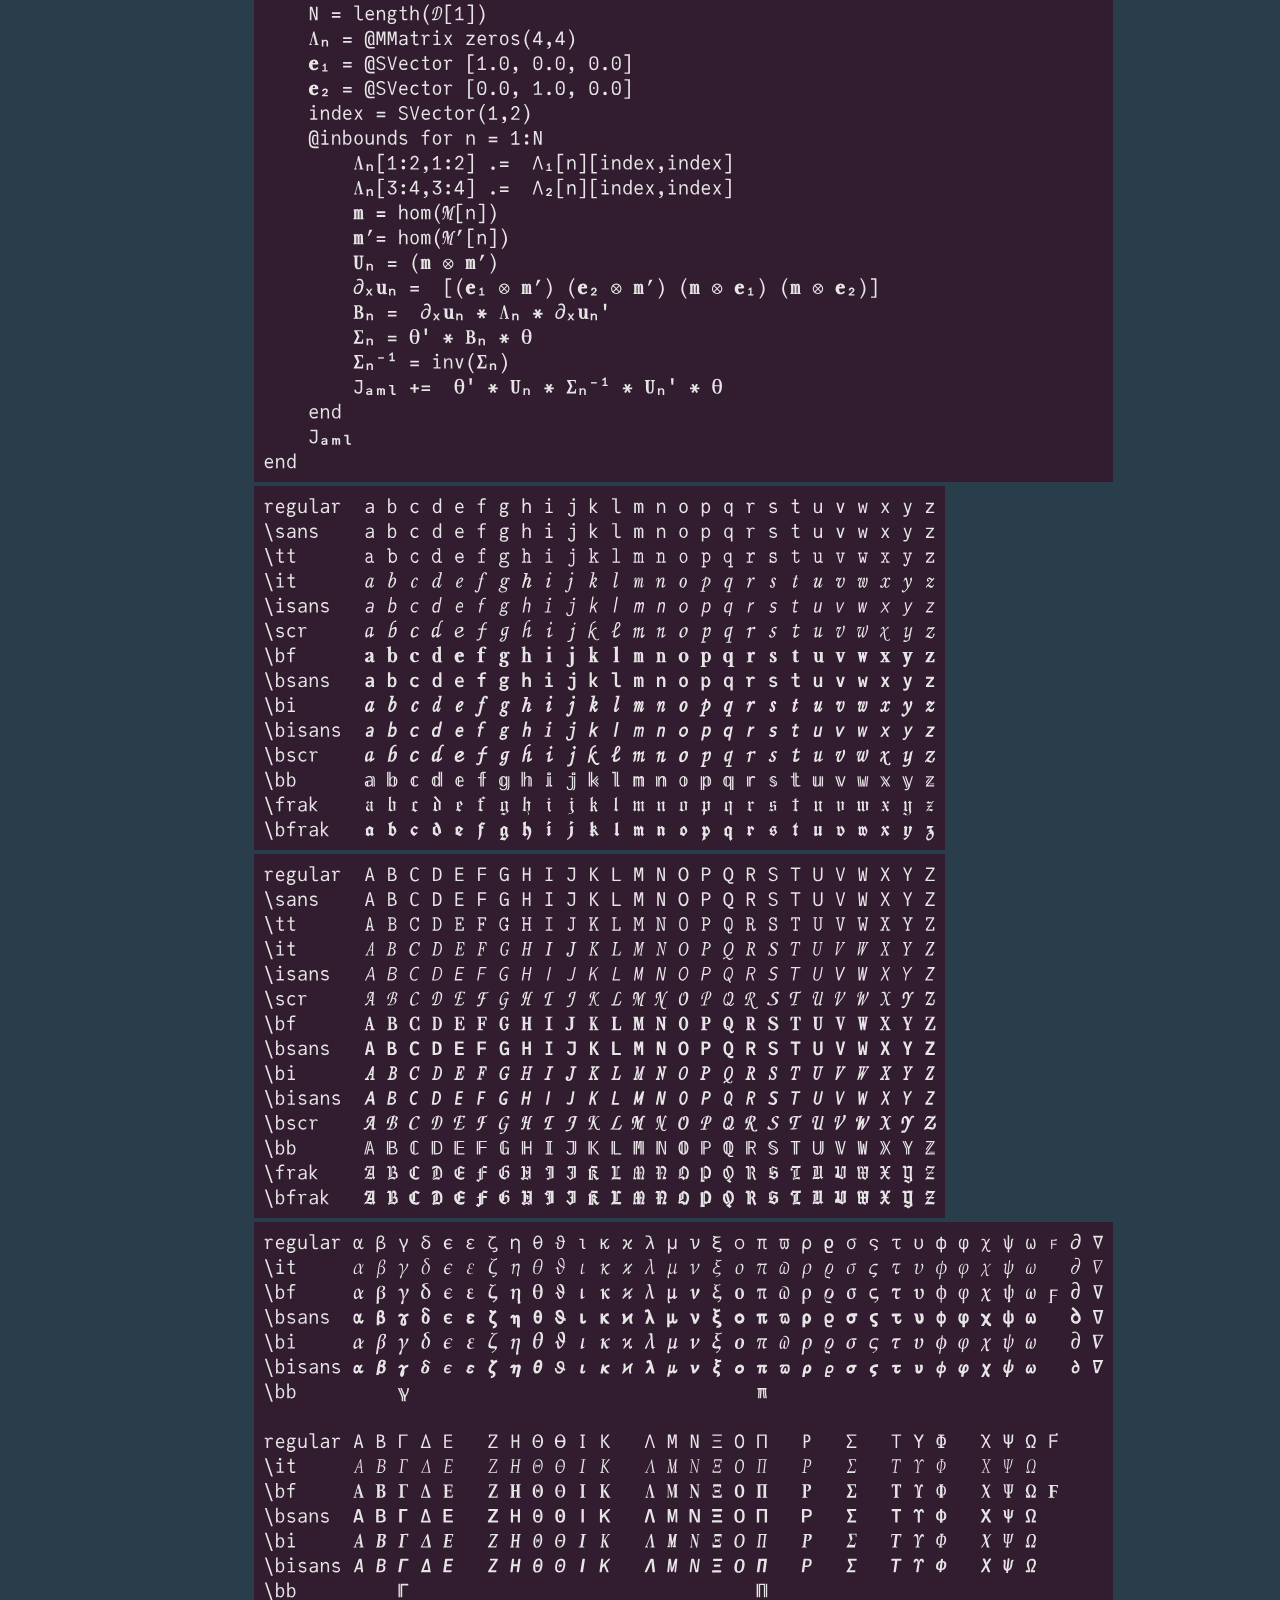
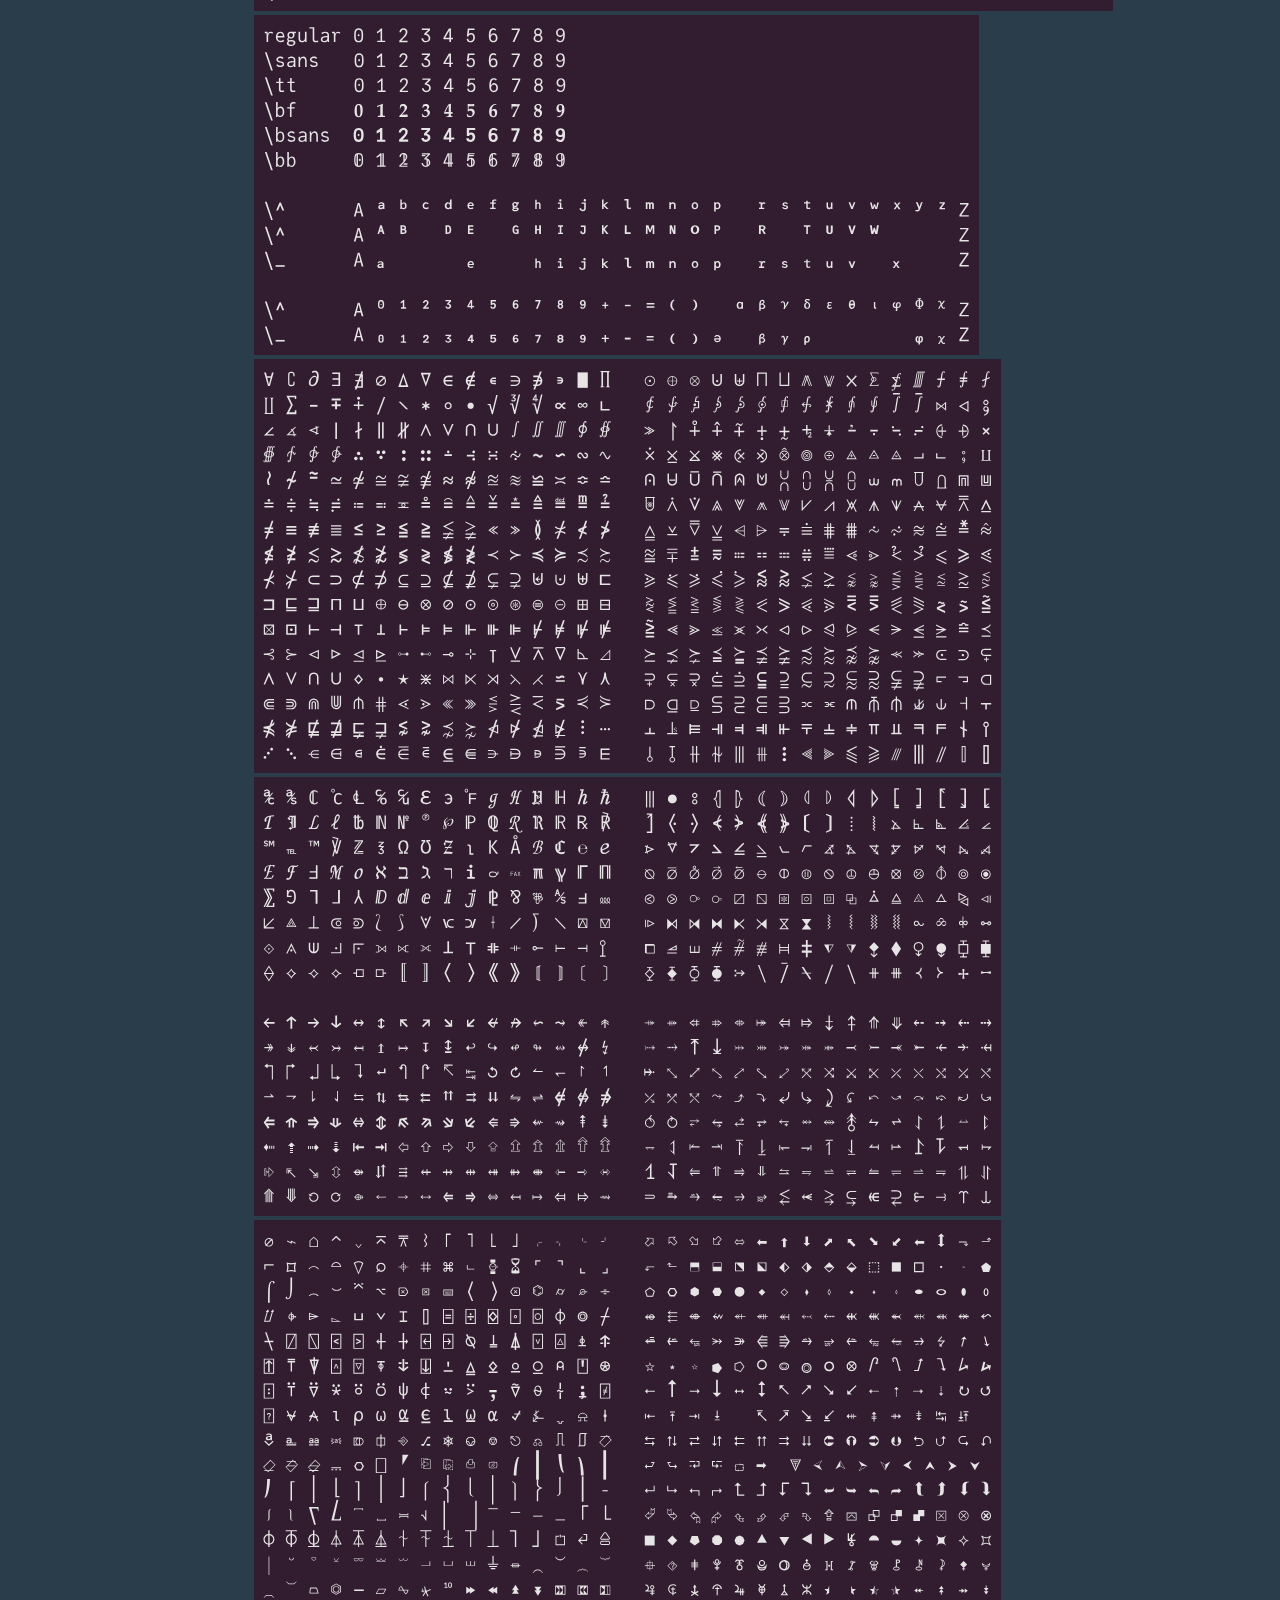
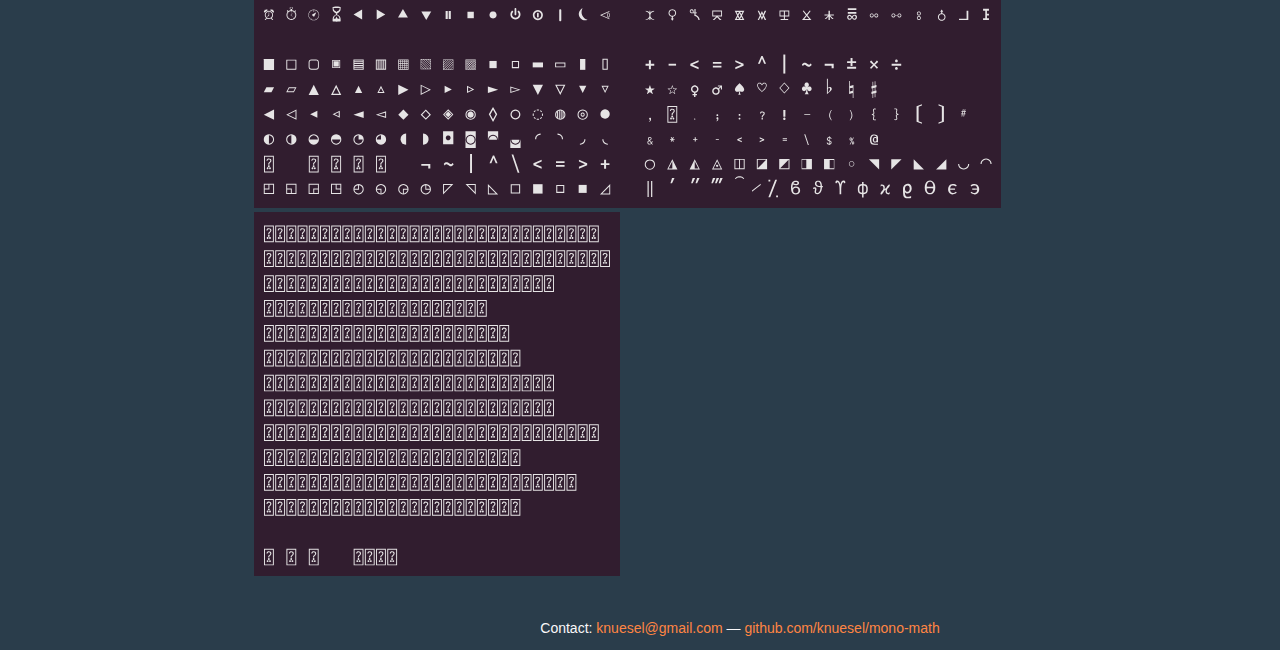
==== commit 0b7b7345: "Add Source Code Pro" ====
--- a/public/index.html
+++ b/public/index.html
@@ -33,6 +33,7 @@
         <a href="#Noto Sans Mono">Noto Sans Mono</a>
         <a href="#Roboto Mono">Roboto Mono</a>
         <a href="#SF Mono">SF Mono</a>
+        <a href="#Source Code Pro">Source Code Pro</a>
         <a href="#Ubuntu Mono">Ubuntu Mono</a>
       </div>
     </div>
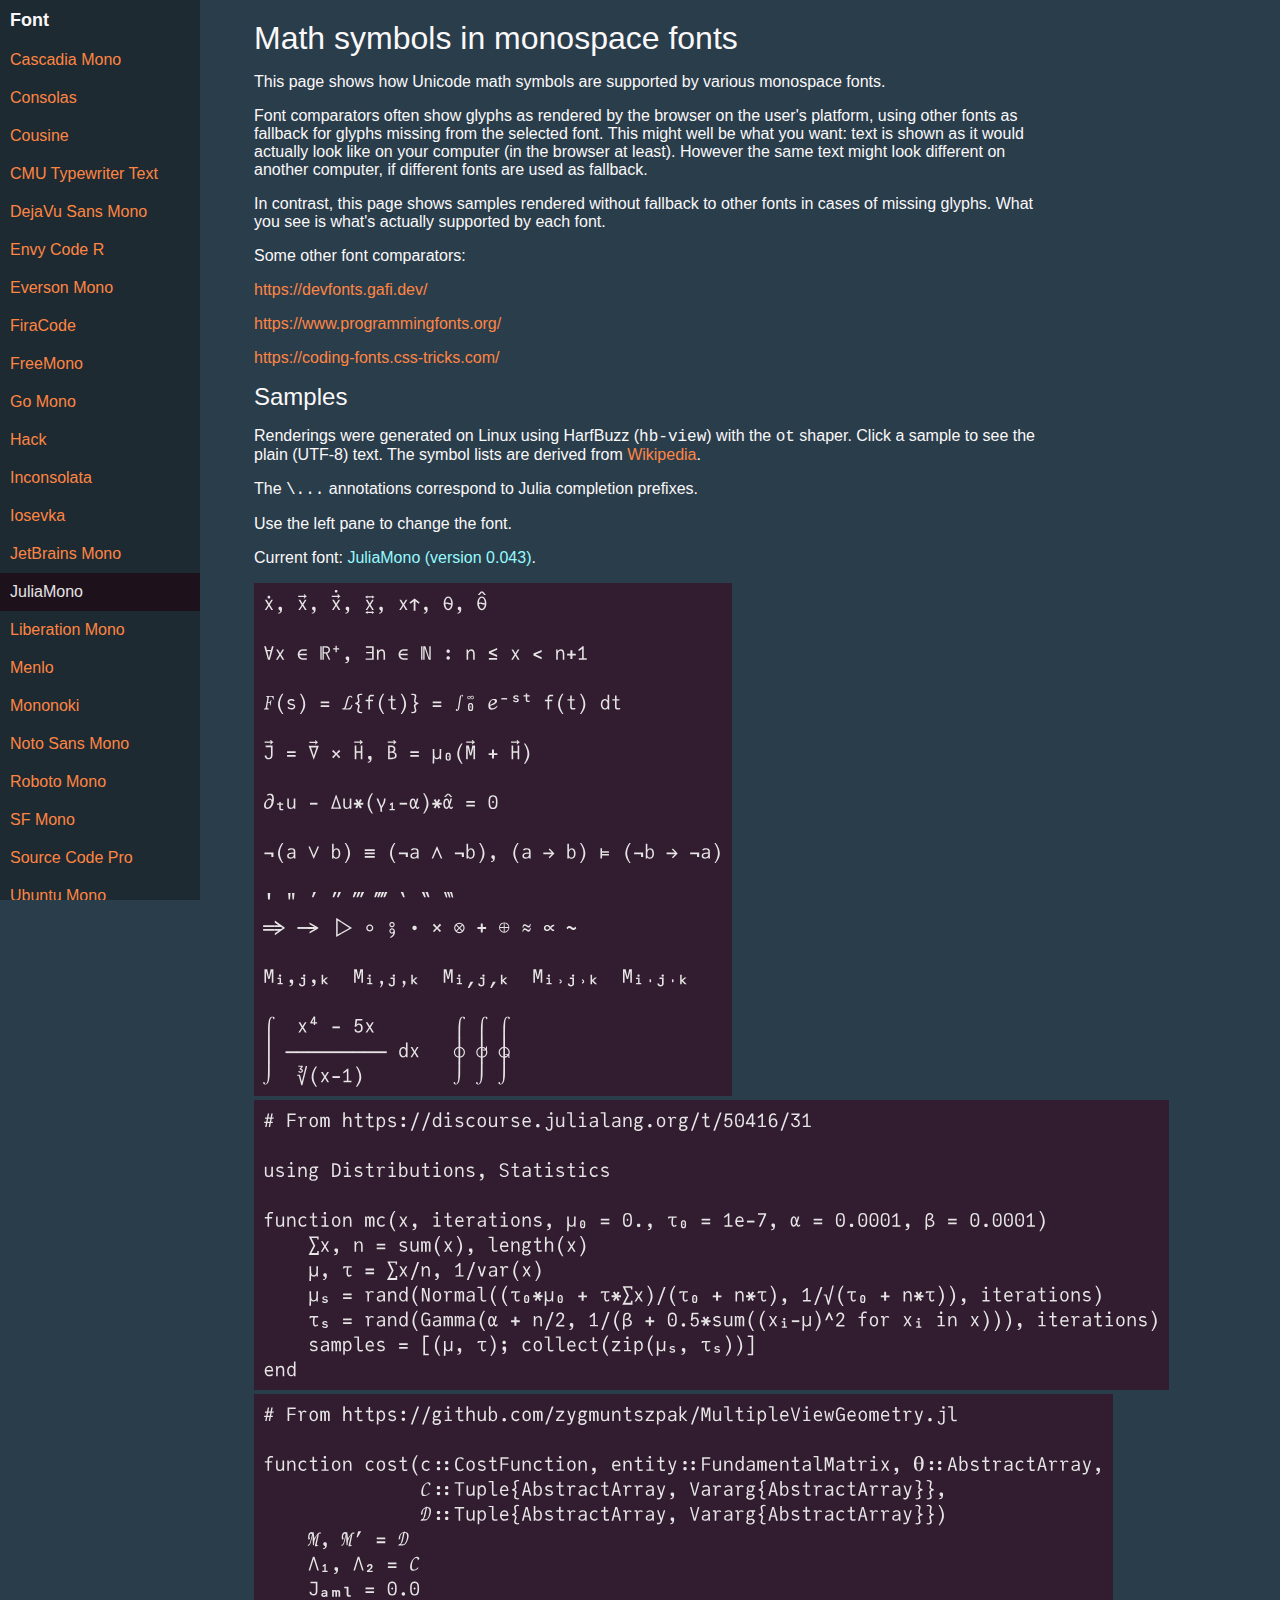
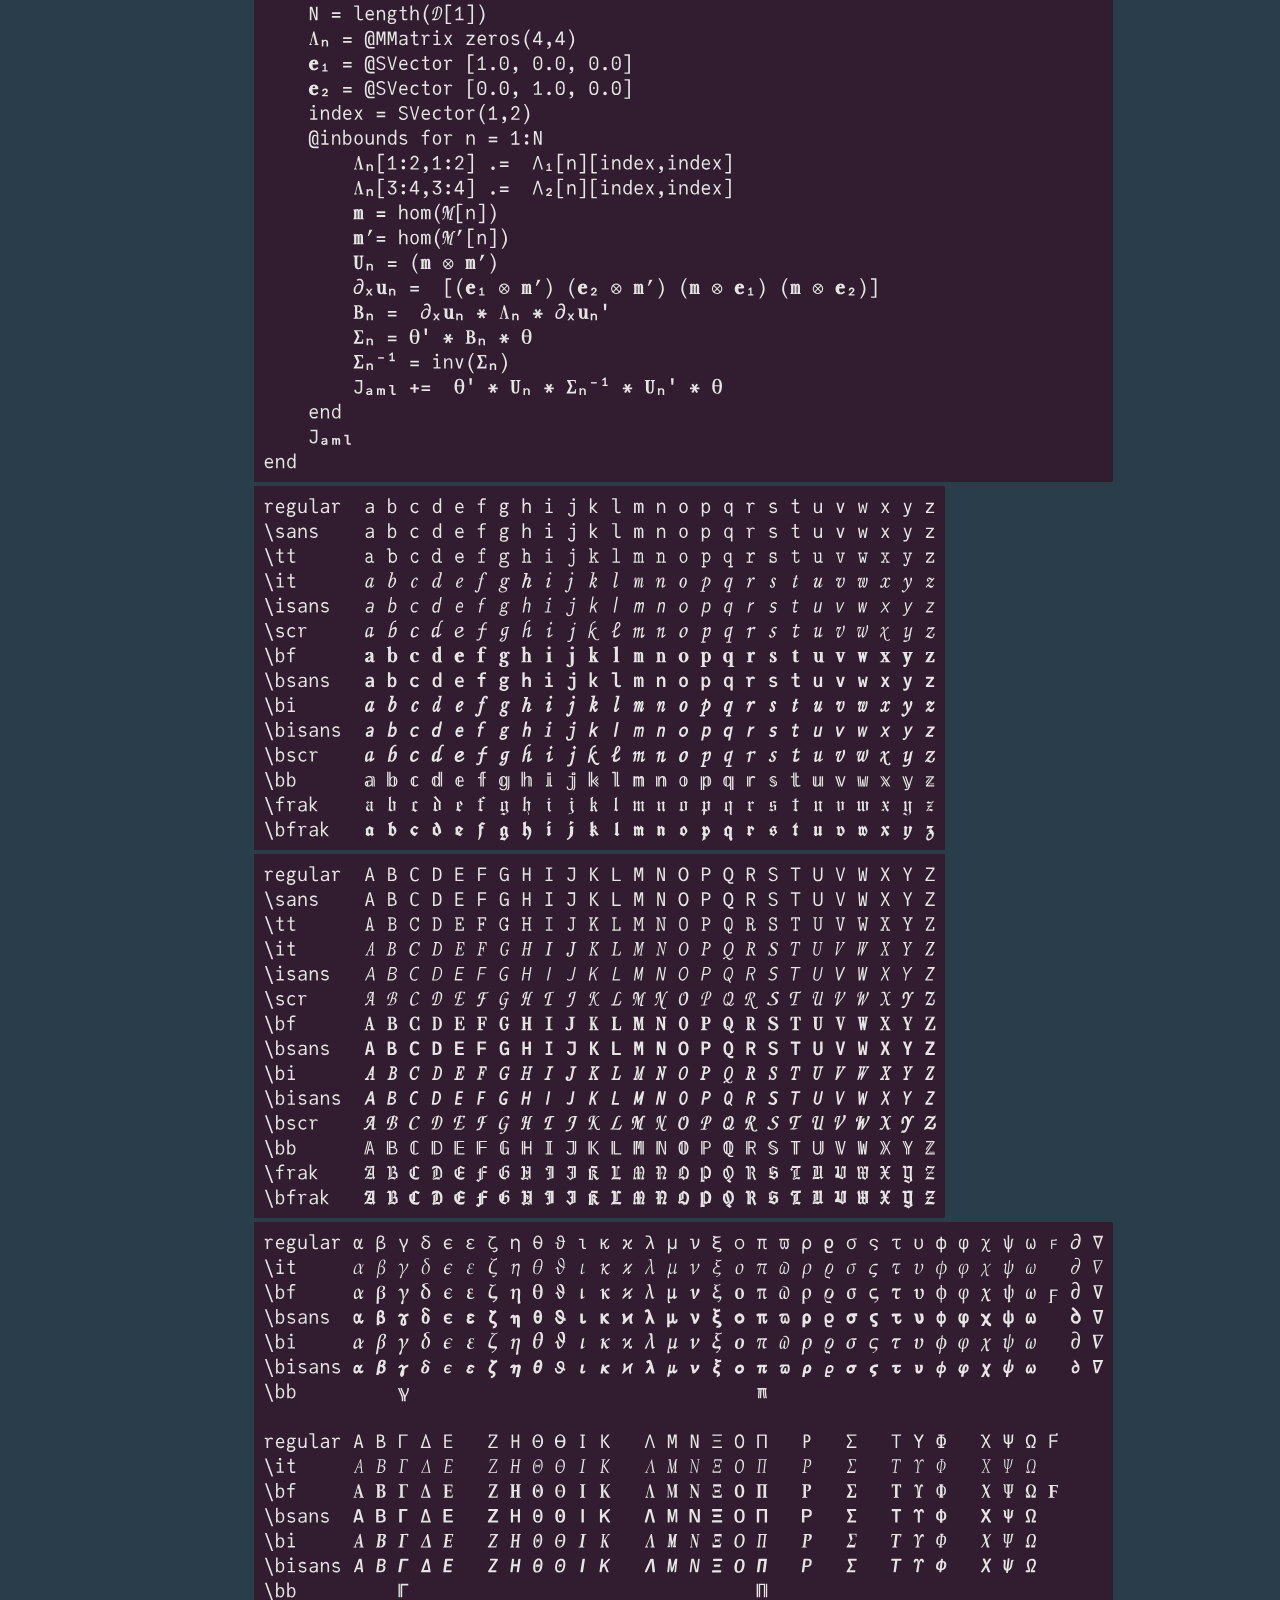
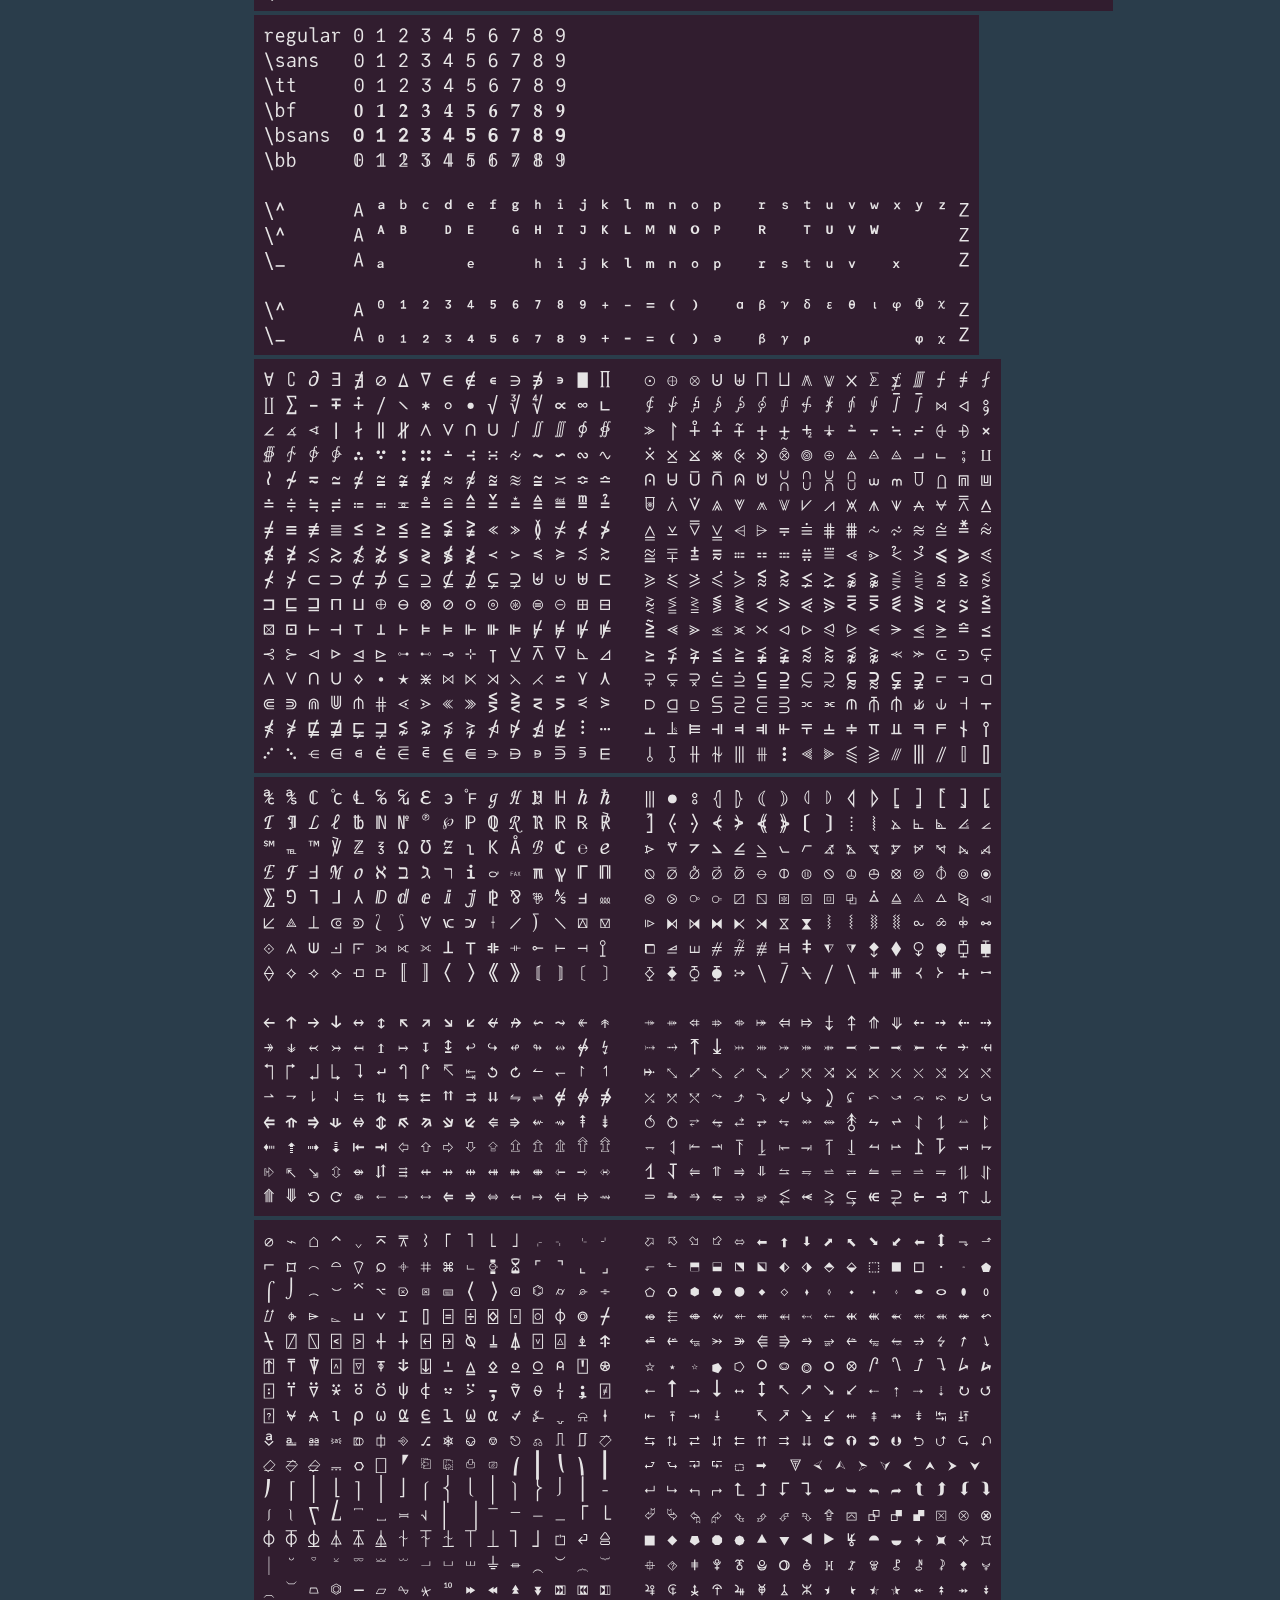
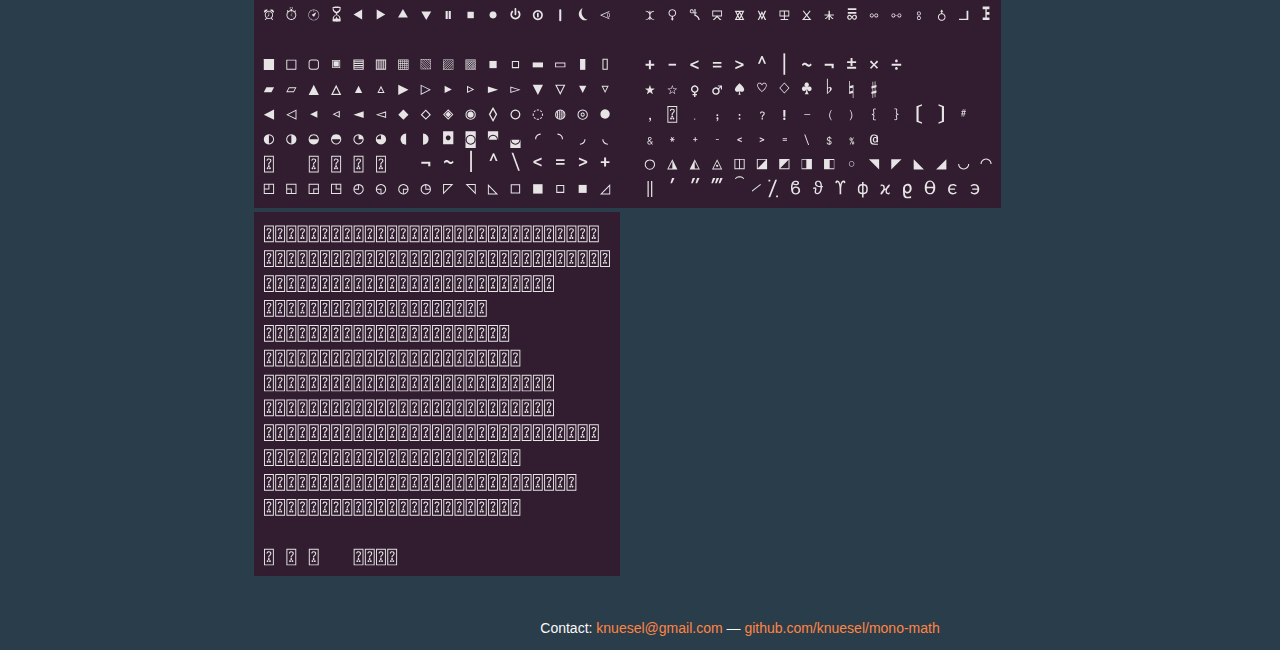
==== commit bb88610c: "Update JuliaMono, Liberation Mono and add CMU Typewriter Text" ====
--- a/public/index.html
+++ b/public/index.html
@@ -16,6 +16,7 @@
         <a href="#Cascadia Mono">Cascadia Mono</a>
         <a href="#Consolas">Consolas</a>
         <a href="#Cousine">Cousine</a>
+        <a href="#CMU Typewriter Text">CMU Typewriter Text</a>
         <a href="#DejaVu Sans Mono">DejaVu Sans Mono</a>
         <a href="#Envy Code R">Envy Code R</a>
         <a href="#Everson Mono">Everson Mono</a>
